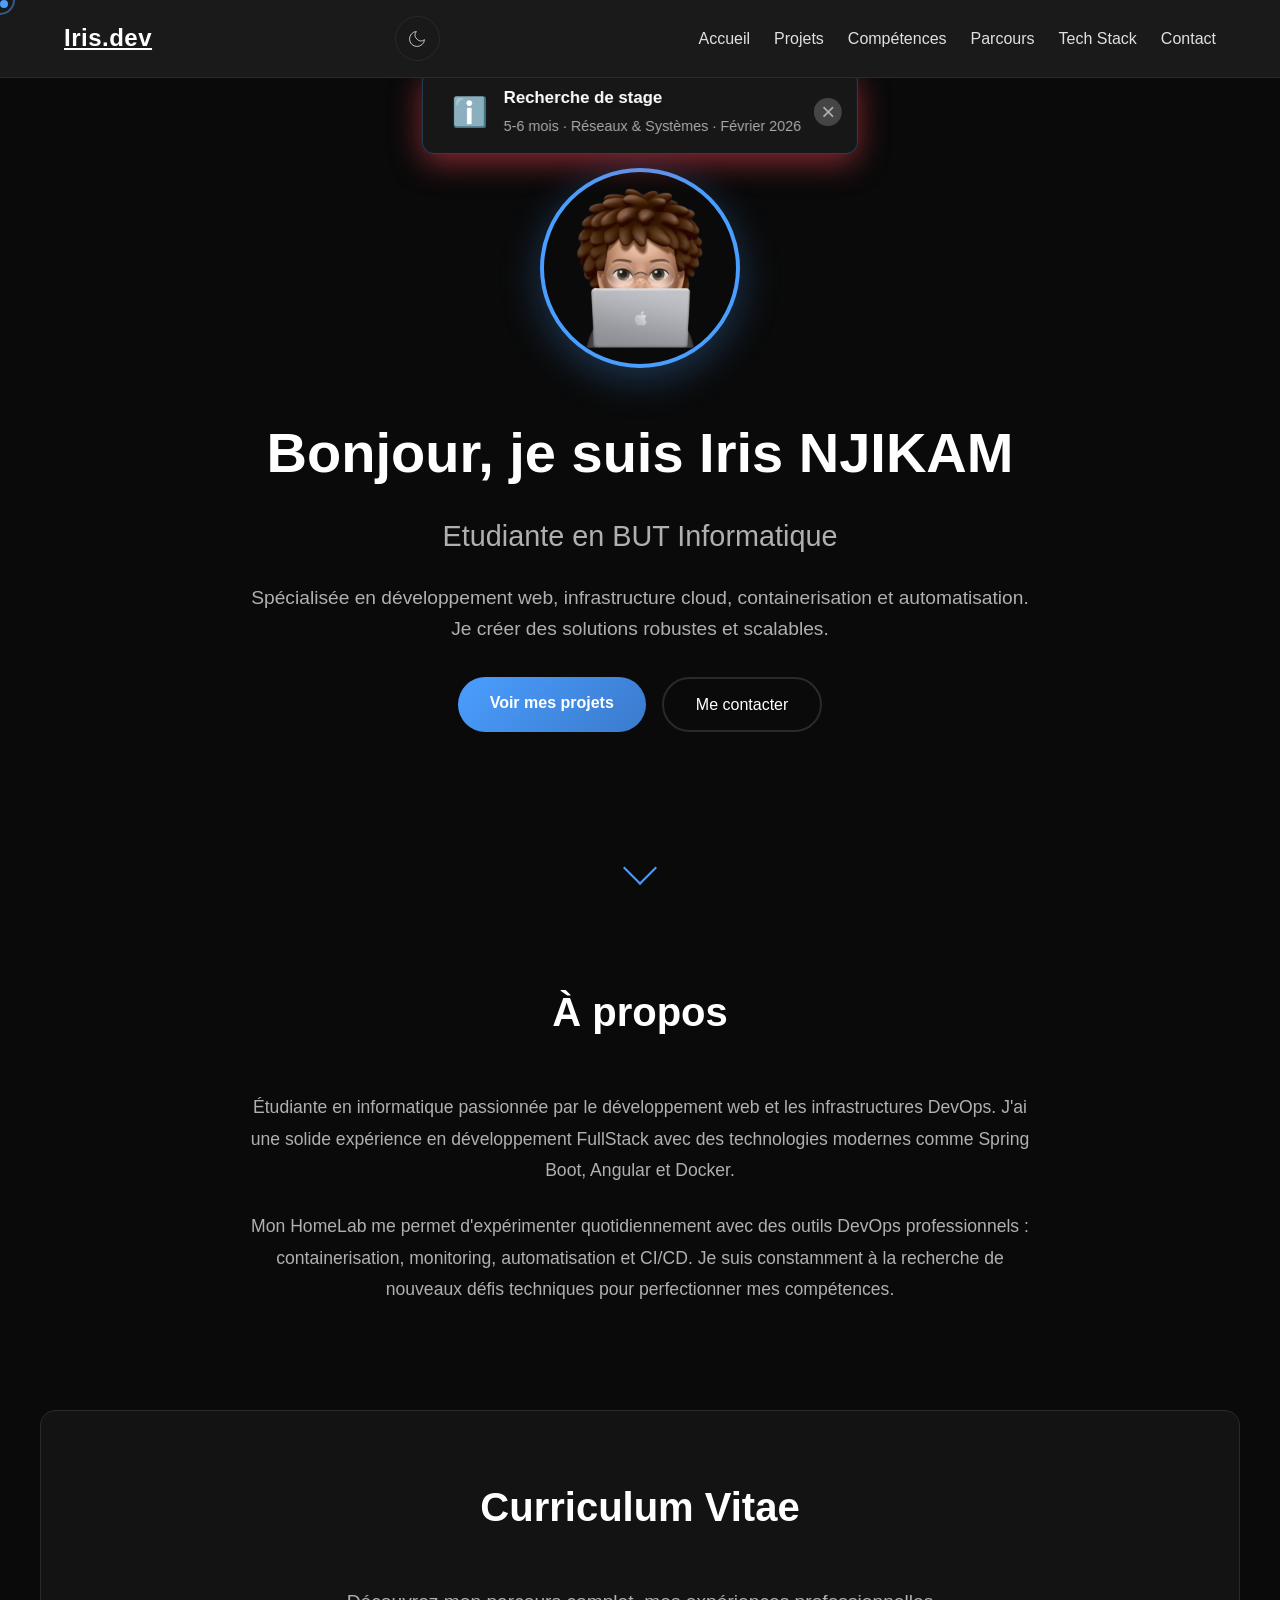
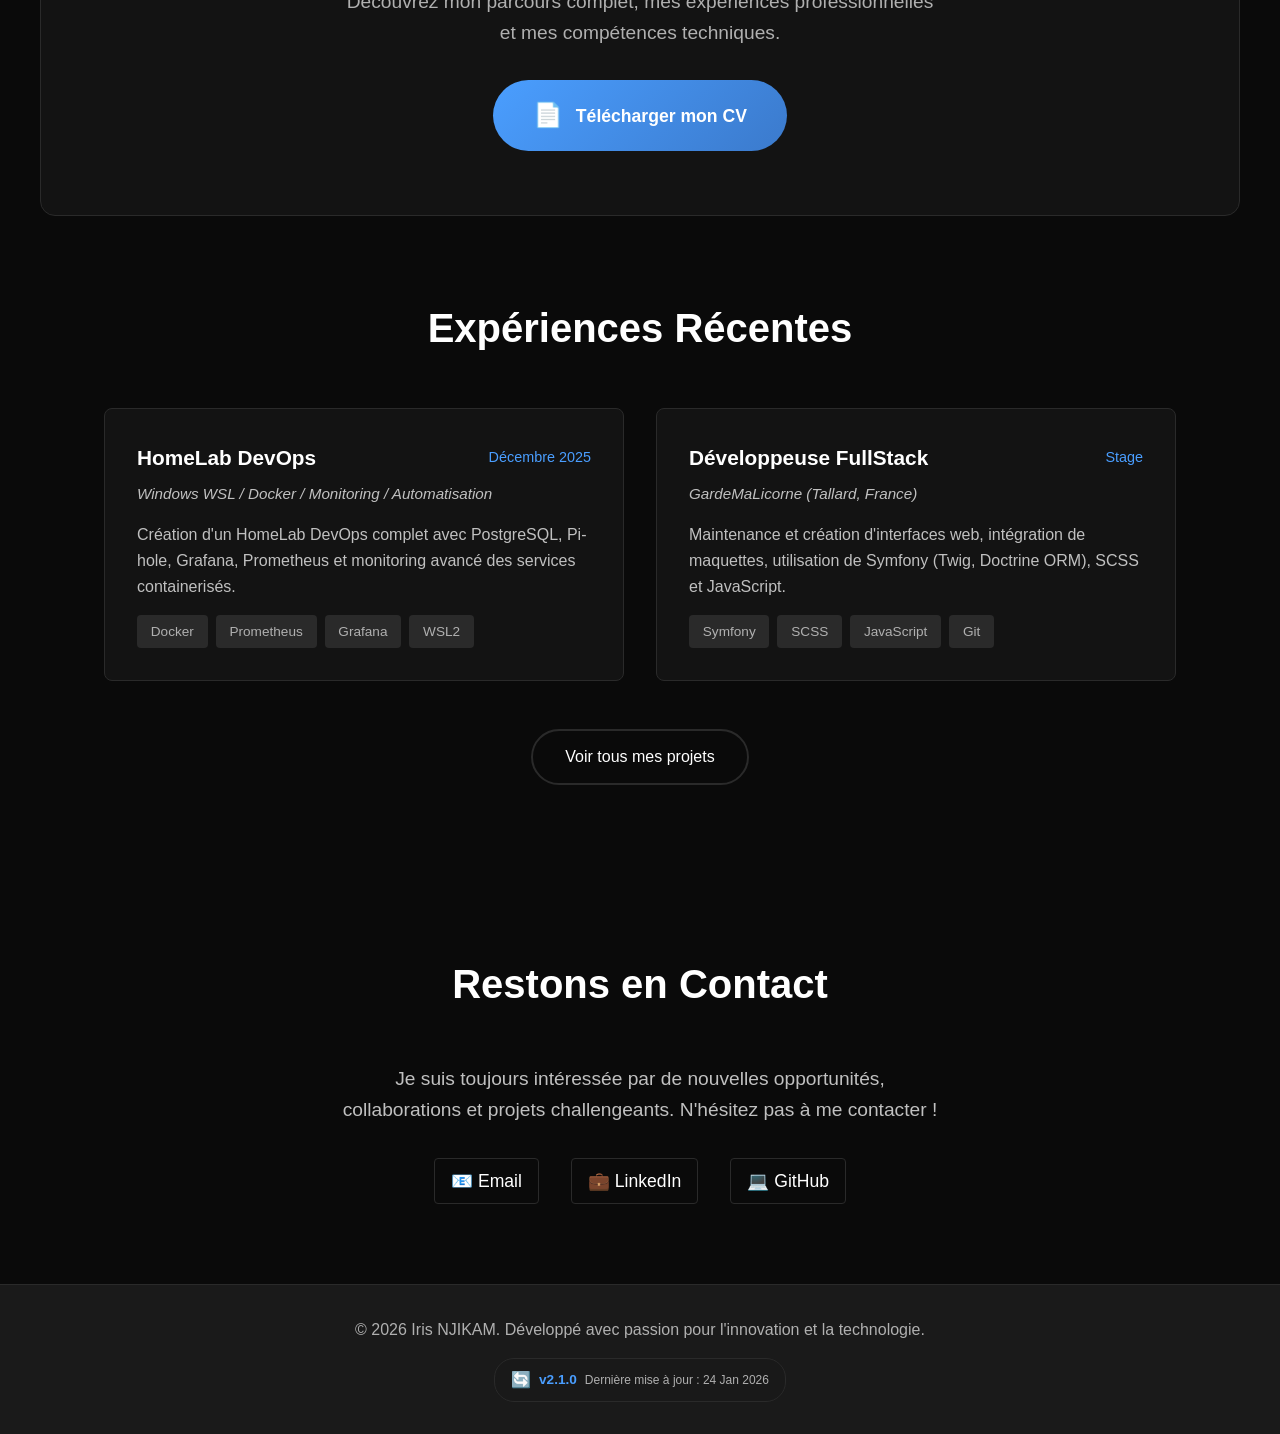
==== index.html @ f7cbde4d "Fix problèmes CSS" ====
<!DOCTYPE html>
<html lang="fr">
<head>
    <meta charset="UTF-8">
    <meta name="viewport" content="width=device-width, initial-scale=1.0">
    <title>Accueil</title>
    <link rel="stylesheet" href="style.css">
    <link rel="stylesheet" href="css/style-enhanced.css">
    <link rel="icon" type="image/png" href="img/head_2.png">
</head>
<body>
    <!-- Progress Indicator -->
    <div class="scroll-progress"></div>

<!-- Command Palette -->
    <div class="command-palette" id="commandPalette">
        <div class="command-palette-content">
            <input type="text" id="commandInput" placeholder="Tapez pour rechercher... (⌘K ou Ctrl+K)">
            <div class="command-results" id="commandResults"></div>
        </div>
    </div>
    <div class="cursor-dot"></div>
    <div class="cursor-outline"></div>

    <nav class="navbar" id="navbar">
        <a href="index.html" class="logo">Iris.dev</a>
        <!-- Theme Toggle -->
    <div class="theme-toggle" id="themeToggle">
        <svg class="sun-icon" width="20" height="20" viewBox="0 0 24 24" fill="none" stroke="currentColor">
        <circle cx="12" cy="12" r="5"></circle>
        <line x1="12" y1="1" x2="12" y2="3"></line>
        <line x1="12" y1="21" x2="12" y2="23"></line>
        <line x1="4.22" y1="4.22" x2="5.64" y2="5.64"></line>
        <line x1="18.36" y1="18.36" x2="19.78" y2="19.78"></line>
        <line x1="1" y1="12" x2="3" y2="12"></line>
        <line x1="21" y1="12" x2="23" y2="12"></line>
        <line x1="4.22" y1="19.78" x2="5.64" y2="18.36"></line>
        <line x1="18.36" y1="5.64" x2="19.78" y2="4.22"></line>
        </svg>
            <svg class="moon-icon" width="20" height="20" viewBox="0 0 24 24" fill="none" stroke="currentColor">
                <path d="M21 12.79A9 9 0 1 1 11.21 3 7 7 0 0 0 21 12.79z"></path>
            </svg>
    </div>
        <div class="hamburger" id="hamburger">
            <span></span>
            <span></span>
            <span></span>
        </div>
        <ul class="nav-links" id="navLinks">
            <li><a href="index.html">Accueil</a></li>
            <li><a href="projects.html">Projets</a></li>
            <li><a href="skills.html">Compétences</a></li>
            <li><a href="timeline.html">Parcours</a></li>
            <li><a href="techstack.html">Tech Stack</a></li>
            <li><a href="contact.html">Contact</a></li>
        </ul>
    </nav>

    <!--ALERTING-->
    <div class="stage-alert" id="stageAlert">
        <div class="stage-alert-content">
            <span class="alert-icon">ℹ️</span>
            <div class="alert-text">
                <strong>Recherche de stage</strong>
                <p>5-6 mois · Réseaux & Systèmes · Février 2026</p>
            </div>
        </div>
        <button class="alert-close" id="closeAlert">&times;</button>
    </div>
    <!--  FIN ALERTING-->
    <section id="home" class="hero">
        <div class="hero-content">
            <img src="img/head_2.png" alt="Iris" class="hero-image">
            <h1>Bonjour, je suis Iris NJIKAM</h1>
            <h2>Etudiante en BUT Informatique</h2>
            <p>Spécialisée en développement web, infrastructure cloud, containerisation et automatisation. Je créer des solutions robustes et scalables.</p>
            <div class="cta-buttons">
                <a href="projects.html" class="btn btn-primary"><span>Voir mes projets</span></a>
                <a href="#contact" class="btn btn-secondary"><span>Me contacter</span></a>
            </div>
        </div>
        <div class="scroll-indicator">
            <span></span>
        </div>
    </section>

    <section id="about">
        <h2 class="section-title">À propos</h2>
        <div class="about-content">
            <p>Étudiante en informatique passionnée par le développement web et les infrastructures DevOps. J'ai une solide expérience en développement FullStack avec des technologies modernes comme Spring Boot, Angular et Docker.</p>
            <p>Mon HomeLab me permet d'expérimenter quotidiennement avec des outils DevOps professionnels : containerisation, monitoring, automatisation et CI/CD. Je suis constamment à la recherche de nouveaux défis techniques pour perfectionner mes compétences.</p>
        </div>
    </section>

    <section id="cv-section">
        <h2 class="section-title">Curriculum Vitae</h2>
        <div class="cv-content">
            <p>Découvrez mon parcours complet, mes expériences professionnelles et mes compétences techniques.</p>
            <a href="doc/CV_6.pdf" download class="btn btn-cv">
                <span class="cv-icon">📄</span>
                <span>Télécharger mon CV</span>
            </a>
        </div>
    </section>

    <section id="experience-preview">
        <h2 class="section-title">Expériences Récentes</h2>
        <div class="experience-grid">
            <div class="experience-card">
                <div class="experience-header">
                    <h3>HomeLab DevOps</h3>
                    <span class="date">Décembre 2025</span>
                </div>
                <p class="role">Windows WSL / Docker / Monitoring / Automatisation</p>
                <p>Création d'un HomeLab DevOps complet avec PostgreSQL, Pi-hole, Grafana, Prometheus et monitoring avancé des services containerisés.</p>
                <div class="tech-tags">
                    <span class="tech-tag">Docker</span>
                    <span class="tech-tag">Prometheus</span>
                    <span class="tech-tag">Grafana</span>
                    <span class="tech-tag">WSL2</span>
                </div>
            </div>
            <div class="experience-card">
                <div class="experience-header">
                    <h3>Développeuse FullStack</h3>
                    <span class="date">Stage</span>
                </div>
                <p class="role">GardeMaLicorne (Tallard, France)</p>
                <p>Maintenance et création d'interfaces web, intégration de maquettes, utilisation de Symfony (Twig, Doctrine ORM), SCSS et JavaScript.</p>
                <div class="tech-tags">
                    <span class="tech-tag">Symfony</span>
                    <span class="tech-tag">SCSS</span>
                    <span class="tech-tag">JavaScript</span>
                    <span class="tech-tag">Git</span>
                </div>
            </div>
        </div>
        <div class="view-all">
            <a href="projects.html" class="btn btn-secondary"><span>Voir tous mes projets</span></a>
        </div>
    </section>

    <section id="contact">
        <h2 class="section-title">Restons en Contact</h2>
        <div class="contact-content">
            <p>Je suis toujours intéressée par de nouvelles opportunités, collaborations et projets challengeants. N'hésitez pas à me contacter !</p>
            <div class="contact-links">
                <a href="https://mail.google.com/mail/?view=cm&fs=1&to=irisnjikam@gmail.com" class="contact-link" target="_blank">📧 Email</a>
                <a href="https://linkedin.com/in/iris-njikam-a417a4223/" class="contact-link">💼 LinkedIn</a>
                <a href="https://github.com/NjRis" class="contact-link">💻 GitHub</a>
            </div>
        </div>
    </section>

    <footer>
    <div class="footer-content">
        <p>&copy; 2026 Iris NJIKAM. Développé avec passion pour l'innovation et la technologie.</p>
        <div class="version-badge" id="versionBadge">
            <span class="version-icon">🔄</span>
            <span class="version-text">v2.1.0</span>
            <span class="version-date">Dernière mise à jour : 24 Jan 2026</span>
        </div>
    </div>
</footer>

    <script src="script.js"></script>
</body>
</html>
---- style.css ----
* {
    margin: 0;
    padding: 0;
    box-sizing: border-box;
}

body {
    font-family: 'Segoe UI', Tahoma, Geneva, Verdana, sans-serif;
    background: #0a0a0a;
    color: #e0e0e0;
    line-height: 1.6;
    overflow-x: hidden;
    position: relative;
}

.cursor-dot {
    width: 8px;
    height: 8px;
    background: #4a9eff;
    border-radius: 50%;
    position: fixed;
    pointer-events: none;
    z-index: 9999;
    transition: transform 0.15s ease;
    will-change: transform;
}

.cursor-outline {
    width: 30px;
    height: 30px;
    border: 2px solid rgba(74, 158, 255, 0.5);
    border-radius: 50%;
    position: fixed;
    pointer-events: none;
    z-index: 9998;
    transition: all 0.15s ease;
    will-change: transform;
}

.navbar {
    position: fixed;
    top: 0;
    width: 100%;
    background: rgba(18, 18, 18, 0.98);
    backdrop-filter: blur(10px);
    padding: 1rem 5%;
    display: flex;
    justify-content: space-between;
    align-items: center;
    z-index: 1000;
    border-bottom: 1px solid #2a2a2a;
    transition: padding 0.3s ease, background 0.3s ease;
}

.navbar.scrolled {
    padding: 0.7rem 5%;
    background: rgba(18, 18, 18, 1);
    box-shadow: 0 4px 20px rgba(0, 0, 0, 0.5);
}
/* ========================================
   THÈME CLAIR - Variables
   ======================================== */

:root {
    --bg-primary: #0a0a0a;
    --bg-secondary: #1a1a1a;
    --bg-tertiary: #0f0f0f;
    --text-primary: #ffffff;
    --text-secondary: #e0e0e0;
    --text-tertiary: #b0b0b0;
    --accent: #4a9eff;
    --border: #2a2a2a;
    --card-bg: rgba(26, 26, 26, 0.6);
    --card-hover: rgba(31, 31, 31, 0.7);
}

[data-theme="light"] {
    --bg-primary: #f5f7fa;
    --bg-secondary: #ffffff;
    --bg-tertiary: #e8ecf1;
    --text-primary: #1a1a1a;
    --text-secondary: #2d3748;
    --text-tertiary: #4a5568;
    --accent: #3b82f6;
    --border: #e2e8f0;
    --card-bg: rgba(255, 255, 255, 0.9);
    --card-hover: rgba(248, 250, 252, 1);
}

body {
    background: var(--bg-primary);
    color: var(--text-secondary);
    transition: background 0.3s ease, color 0.3s ease;
}

/* ========================================
   PROGRESS INDICATOR
   ======================================== */

.scroll-progress {
    position: fixed;
    top: 0;
    left: 0;
    width: 0%;
    height: 3px;
    background: linear-gradient(90deg, var(--accent), #3b7acc);
    z-index: 10000;
    transition: width 0.1s ease;
}

/* ========================================
   THEME TOGGLE
   ======================================== */

.theme-toggle {
    width: 45px;
    height: 45px;
    border-radius: 50%;
    background: var(--card-bg);
    border: 1px solid var(--border);
    display: flex;
    align-items: center;
    justify-content: center;
    cursor: pointer;
    transition: all 0.3s ease;
    margin-right: 1rem;
    position: relative;
    overflow: hidden;
}

.theme-toggle:hover {
    background: var(--card-hover);
    border-color: var(--accent);
    transform: scale(1.05);
}

.theme-toggle svg {
    stroke: var(--text-secondary);
    transition: all 0.3s ease;
    position: absolute;
}

.sun-icon {
    opacity: 0;
    transform: rotate(90deg) scale(0);
}

.moon-icon {
    opacity: 1;
    transform: rotate(0deg) scale(1);
}

[data-theme="light"] .sun-icon {
    opacity: 1;
    transform: rotate(0deg) scale(1);
}

[data-theme="light"] .moon-icon {
    opacity: 0;
    transform: rotate(-90deg) scale(0);
}

/* ========================================
   COMMAND PALETTE
   ======================================== */

.command-palette {
    position: fixed;
    top: 0;
    left: 0;
    width: 100%;
    height: 100%;
    background: rgba(0, 0, 0, 0.7);
    backdrop-filter: blur(8px);
    z-index: 10001;
    display: none;
    align-items: flex-start;
    justify-content: center;
    padding-top: 10vh;
    animation: fadeIn 0.2s ease;
}

.command-palette.active {
    display: flex;
}

.command-palette-content {
    width: 90%;
    max-width: 600px;
    background: var(--bg-secondary);
    border: 1px solid var(--border);
    border-radius: 12px;
    box-shadow: 0 20px 60px rgba(0, 0, 0, 0.5);
    animation: slideDown 0.3s ease;
}

#commandInput {
    width: 100%;
    padding: 1.2rem 1.5rem;
    background: transparent;
    border: none;
    border-bottom: 1px solid var(--border);
    color: var(--text-primary);
    font-size: 1.1rem;
    outline: none;
}

#commandInput::placeholder {
    color: var(--text-tertiary);
}

.command-results {
    max-height: 400px;
    overflow-y: auto;
    padding: 0.5rem;
}

.command-item {
    padding: 0.8rem 1rem;
    border-radius: 6px;
    cursor: pointer;
    display: flex;
    align-items: center;
    gap: 1rem;
    transition: background 0.2s ease;
}

.command-item:hover {
    background: var(--card-hover);
}

.command-icon {
    font-size: 1.3rem;
}

.command-label {
    flex: 1;
}

.command-label strong {
    color: var(--text-primary);
    display: block;
    font-size: 0.95rem;
}

.command-label span {
    color: var(--text-tertiary);
    font-size: 0.85rem;
}

/* ========================================
   VERSION BADGE
   ======================================== */

.footer-content {
    display: flex;
    flex-direction: column;
    align-items: center;
    gap: 1rem;
}

.version-badge {
    display: inline-flex;
    align-items: center;
    gap: 0.5rem;
    background: var(--card-bg);
    backdrop-filter: blur(10px);
    padding: 0.5rem 1rem;
    border-radius: 20px;
    border: 1px solid var(--border);
    font-size: 0.85rem;
    color: var(--text-tertiary);
    cursor: help;
    transition: all 0.3s ease;
}

.version-badge:hover {
    border-color: var(--accent);
    transform: translateY(-2px);
}

.version-icon {
    font-size: 1rem;
    animation: rotate 3s linear infinite;
}

@keyframes rotate {
    from { transform: rotate(0deg); }
    to { transform: rotate(360deg); }
}

.version-text {
    font-weight: 600;
    color: var(--accent);
}

.version-date {
    font-size: 0.75rem;
}

/* ========================================
   SKELETON LOADERS
   ======================================== */

.skeleton {
    background: linear-gradient(
        90deg,
        var(--border) 25%,
        var(--card-hover) 50%,
        var(--border) 75%
    );
    background-size: 200% 100%;
    animation: loading 1.5s infinite;
    border-radius: 4px;
}

@keyframes loading {
    0% { background-position: 200% 0; }
    100% { background-position: -200% 0; }
}

.skeleton-cover {
    width: 50px;
    height: 50px;
    border-radius: 8px;
}

.skeleton-text {
    flex: 1;
    display: flex;
    flex-direction: column;
    gap: 0.5rem;
}

.skeleton-title {
    height: 16px;
    width: 60%;
}

.skeleton-artist {
    height: 12px;
    width: 40%;
}

/* ========================================
   NOW PLAYING SECTION
   ======================================== */

.now-playing-section {
    padding: 2rem 5%;
    max-width: 600px;
    margin: 0 auto;
}

.now-playing-container {
    background: var(--card-bg);
    backdrop-filter: blur(10px);
    border: 1px solid var(--border);
    border-radius: 12px;
    padding: 1.5rem;
    display: flex;
    align-items: center;
    gap: 1rem;
}

.now-playing-loader {
    display: flex;
    align-items: center;
    gap: 1rem;
    width: 100%;
}

.now-playing-content {
    display: flex;
    align-items: center;
    gap: 1rem;
    width: 100%;
}

.now-playing-cover {
    width: 60px;
    height: 60px;
    border-radius: 8px;
    object-fit: cover;
    box-shadow: 0 4px 12px rgba(0, 0, 0, 0.3);
}

.now-playing-info {
    flex: 1;
}

.now-playing-title {
    font-weight: 600;
    color: var(--text-primary);
    margin-bottom: 0.2rem;
    font-size: 0.95rem;
}

.now-playing-artist {
    color: var(--text-tertiary);
    font-size: 0.85rem;
}

.now-playing-icon {
    font-size: 1.5rem;
    animation: pulse 2s infinite;
}

/* ========================================
   TIMELINE INTERACTIVE
   ======================================== */

.timeline-section {
    padding: 3rem 5%;
    max-width: 900px;
    margin: 0 auto;
}

.timeline-container {
    position: relative;
    padding-left: 2rem;
}

.timeline-container::before {
    content: '';
    position: absolute;
    left: 0;
    top: 0;
    bottom: 0;
    width: 2px;
    background: linear-gradient(180deg, var(--accent), transparent);
}

.timeline-item {
    position: relative;
    margin-bottom: 3rem;
    opacity: 0;
    transform: translateX(-30px);
    animation: slideInLeft 0.6s ease forwards;
}

.timeline-item:nth-child(1) { animation-delay: 0.1s; }
.timeline-item:nth-child(2) { animation-delay: 0.2s; }
.timeline-item:nth-child(3) { animation-delay: 0.3s; }
.timeline-item:nth-child(4) { animation-delay: 0.4s; }

@keyframes slideInLeft {
    to {
        opacity: 1;
        transform: translateX(0);
    }
}

.timeline-dot {
    position: absolute;
    left: -2.5rem;
    top: 0.5rem;
    width: 16px;
    height: 16px;
    background: var(--accent);
    border-radius: 50%;
    border: 3px solid var(--bg-primary);
    box-shadow: 0 0 0 4px var(--border);
    z-index: 1;
}

.timeline-item.future .timeline-dot {
    background: var(--text-tertiary);
    animation: pulse 2s infinite;
}

.timeline-content {
    background: var(--card-bg);
    backdrop-filter: blur(10px);
    border: 1px solid var(--border);
    border-radius: 12px;
    padding: 1.5rem;
    position: relative;
    transition: all 0.3s ease;
}

.timeline-content:hover {
    background: var(--card-hover);
    border-color: var(--accent);
    transform: translateX(5px);
    box-shadow: 0 8px 25px rgba(74, 158, 255, 0.15);
}

.timeline-year {
    position: absolute;
    top: -0.8rem;
    left: 1rem;
    background: var(--accent);
    color: white;
    padding: 0.3rem 0.8rem;
    border-radius: 20px;
    font-size: 0.8rem;
    font-weight: 600;
}

.timeline-content h3 {
    color: var(--text-primary);
    font-size: 1.3rem;
    margin-bottom: 0.3rem;
    margin-top: 0.5rem;
}

.timeline-content h4 {
    color: var(--accent);
    font-size: 1rem;
    margin-bottom: 0.5rem;
}

.timeline-content p {
    color: var(--text-tertiary);
    line-height: 1.6;
    margin-bottom: 1rem;
}

.timeline-period {
    color: var(--text-tertiary);
    font-size: 0.9rem;
    margin-bottom: 1rem;
    font-style: italic;
}

.timeline-tags {
    display: flex;
    flex-wrap: wrap;
    gap: 0.5rem;
}

.timeline-tag {
    background: var(--border);
    color: var(--text-tertiary);
    padding: 0.3rem 0.8rem;
    border-radius: 4px;
    font-size: 0.8rem;
    transition: all 0.3s ease;
}

.timeline-tag:hover {
    background: var(--accent);
    color: white;
}

/* ========================================
   CONTACT FORM
   ======================================== */

.contact-form-section {
    padding: 3rem 5%;
    max-width: 1200px;
    margin: 0 auto;
}

.contact-grid {
    display: grid;
    grid-template-columns: 1fr 1.5fr;
    gap: 2rem;
}

.contact-info-card,
.contact-form-card {
    background: var(--card-bg);
    backdrop-filter: blur(10px);
    border: 1px solid var(--border);
    border-radius: 12px;
    padding: 2rem;
}

.contact-info-card h2 {
    color: var(--text-primary);
    margin-bottom: 0.5rem;
}

.contact-info-card > p {
    color: var(--text-tertiary);
    margin-bottom: 2rem;
}

.contact-methods {
    display: flex;
    flex-direction: column;
    gap: 1rem;
}

.contact-method {
    display: flex;
    align-items: center;
    gap: 1rem;
    padding: 1rem;
    background: var(--bg-secondary);
    border: 1px solid var(--border);
    border-radius: 8px;
    text-decoration: none;
    transition: all 0.3s ease;
}

.contact-method:hover {
    border-color: var(--accent);
    transform: translateX(5px);
}

.method-icon {
    font-size: 1.5rem;
}

.contact-method strong {
    color: var(--text-primary);
    display: block;
    font-size: 0.95rem;
}

.contact-method p {
    color: var(--text-tertiary);
    font-size: 0.85rem;
    margin: 0;
}

.contact-form {
    display: flex;
    flex-direction: column;
    gap: 1.5rem;
}

.form-group {
    position: relative;
}

.form-group label {
    display: block;
    color: var(--text-primary);
    margin-bottom: 0.5rem;
    font-weight: 500;
}

.form-group input,
.form-group select,
.form-group textarea {
    width: 100%;
    padding: 0.8rem;
    background: var(--bg-secondary);
    border: 1px solid var(--border);
    border-radius: 8px;
    color: var(--text-primary);
    font-family: inherit;
    font-size: 0.95rem;
    transition: all 0.3s ease;
}

.form-group input:focus,
.form-group select:focus,
.form-group textarea:focus {
    outline: none;
    border-color: var(--accent);
    box-shadow: 0 0 0 3px rgba(74, 158, 255, 0.1);
}

.form-group input.error,
.form-group select.error,
.form-group textarea.error {
    border-color: #ef4444;
}

.error-message {
    color: #ef4444;
    font-size: 0.85rem;
    margin-top: 0.3rem;
    display: none;
}

.error-message.show {
    display: block;
}

.char-count {
    position: absolute;
    bottom: 0.5rem;
    right: 0.8rem;
    font-size: 0.75rem;
    color: var(--text-tertiary);
}

.btn-submit {
    background: linear-gradient(135deg, var(--accent), #3b7acc);
    color: white;
    padding: 1rem 2rem;
    border: none;
    border-radius: 8px;
    font-size: 1rem;
    font-weight: 600;
    cursor: pointer;
    transition: all 0.3s ease;
    position: relative;
    overflow: hidden;
}

.btn-submit:hover {
    transform: translateY(-2px);
    box-shadow: 0 8px 20px rgba(74, 158, 255, 0.3);
}

.btn-submit.loading .btn-text {
    opacity: 0;
}

.btn-submit.loading .btn-loader {
    display: block;
}

.btn-loader {
    display: none;
    width: 20px;
    height: 20px;
    border: 2px solid rgba(255, 255, 255, 0.3);
    border-top-color: white;
    border-radius: 50%;
    animation: spin 0.6s linear infinite;
    position: absolute;
    top: 50%;
    left: 50%;
    transform: translate(-50%, -50%);
}

@keyframes spin {
    to { transform: translate(-50%, -50%) rotate(360deg); }
}

.success-message {
    display: none;
    text-align: center;
    padding: 2rem;
}

.success-message.show {
    display: block;
    animation: fadeIn 0.5s ease;
}

.success-icon {
    width: 60px;
    height: 60px;
    background: #10b981;
    border-radius: 50%;
    display: flex;
    align-items: center;
    justify-content: center;
    margin: 0 auto 1rem;
    font-size: 2rem;
    color: white;
    animation: scaleIn 0.5s ease;
}

@keyframes scaleIn {
    from {
        transform: scale(0);
    }
    to {
        transform: scale(1);
    }
}

.success-message h3 {
    color: var(--text-primary);
    margin-bottom: 0.5rem;
}

.success-message p {
    color: var(--text-tertiary);
}
.stage-alert {
    position: fixed;
    top: 70px;
    left: 50%;
    transform: translateX(-50%);
    z-index: 999;
    animation: slideDown 0.6s ease-out;
}

.stage-alert-content {
    background: linear-gradient(135deg, #ff4757, #e84118);
    border: 2px solid #c23616;
    border-radius: 12px;
    padding: 0.9rem 1.8rem;
    padding-right: 3.5rem;
    display: flex;
    align-items: center;
    gap: 1rem;
    box-shadow: 0 8px 30px rgba(255, 71, 87, 0.5);
    backdrop-filter: blur(10px);
    position: relative;
}

.alert-icon {
    font-size: 1.8rem;
    animation: pulse 2s ease-in-out infinite;
}

.alert-text {
    color: #ffffff;
}

.alert-text strong {
    font-size: 1.05rem;
    display: block;
    margin-bottom: 0.2rem;
    font-weight: 700;
    text-shadow: 0 2px 4px rgba(0, 0, 0, 0.2);
}

.alert-text p {
    font-size: 0.9rem;
    margin: 0;
    opacity: 0.95;
}

.alert-close {
    position: absolute;
    top: 50%;
    right: 1rem;
    transform: translateY(-50%);
    background: rgba(255, 255, 255, 0.2);
    border: none;
    color: #ffffff;
    font-size: 1.5rem;
    width: 28px;
    height: 28px;
    border-radius: 50%;
    cursor: pointer;
    display: flex;
    align-items: center;
    justify-content: center;
    transition: all 0.3s ease;
    line-height: 1;
    padding: 0;
}

.alert-close:hover {
    background: rgba(255, 255, 255, 0.3);
    transform: translateY(-50%) rotate(90deg);
}

.stage-alert.hidden {
    animation: slideUp 0.4s ease-out forwards;
}

@keyframes slideDown {
    from {
        opacity: 0;
        transform: translateX(-50%) translateY(-30px);
    }
    to {
        opacity: 1;
        transform: translateX(-50%) translateY(0);
    }
}

@keyframes slideUp {
    from {
        opacity: 1;
        transform: translateX(-50%) translateY(0);
    }
    to {
        opacity: 0;
        transform: translateX(-50%) translateY(-30px);
    }
}

@keyframes pulse {
    0%, 100% {
        transform: scale(1);
    }
    50% {
        transform: scale(1.15);
    }
}

.logo {
    font-size: 1.5rem;
    font-weight: 600;
    color: #ffffff;
    letter-spacing: 0.5px;
    position: relative;
    cursor: pointer;
}

.logo::after {
    content: '';
    position: absolute;
    bottom: -5px;
    left: 0;
    width: 0;
    height: 2px;
    background: linear-gradient(90deg, #4a9eff, #3b7acc);
    transition: width 0.3s ease;
}

.logo:hover::after {
    width: 100%;
}

.nav-links {
    display: flex;
    gap: 2rem;
    list-style: none;
}

.nav-links a {
    color: #e0e0e0;
    text-decoration: none;
    transition: color 0.3s;
    font-weight: 500;
    position: relative;
}

.nav-links a.active {
    color: #4a9eff;
}

.nav-links a::before {
    content: '';
    position: absolute;
    bottom: -5px;
    left: 50%;
    transform: translateX(-50%);
    width: 0;
    height: 2px;
    background: #4a9eff;
    transition: width 0.3s ease;
}

.nav-links a:hover::before,
.nav-links a.active::before {
    width: 100%;
}

.nav-links a:hover {
    color: #4a9eff;
}

.hero {
    min-height: 100vh;
    display: flex;
    align-items: center;
    justify-content: center;
    padding: 2rem 5%;
    position: relative;
}

.hero-content {
    max-width: 800px;
    text-align: center;
    animation: fadeInUp 1s ease-out;
}

.hero-image {
    width: 200px;
    height: 200px;
    border-radius: 50%;
    margin: 0 auto 2rem;
    border: 4px solid #4a9eff;
    box-shadow: 0 10px 40px rgba(74, 158, 255, 0.3);
    animation: float 3s ease-in-out infinite;
    object-fit: cover;
}

@keyframes float {
    0%, 100% {
        transform: translateY(0px);
    }
    50% {
        transform: translateY(-10px);
    }
}

.hero h1 {
    font-size: 3.5rem;
    margin-bottom: 1rem;
    color: #ffffff;
    font-weight: 700;
}

.hero h2 {
    font-size: 1.8rem;
    color: #9a9a9a;
    margin-bottom: 1.5rem;
    font-weight: 400;
}

.hero p {
    font-size: 1.2rem;
    margin-bottom: 2rem;
    color: #b0b0b0;
}

.cta-buttons {
    display: flex;
    gap: 1rem;
    justify-content: center;
    flex-wrap: wrap;
}

.btn {
    padding: 0.8rem 2rem;
    border: none;
    border-radius: 50px;
    font-size: 1rem;
    cursor: pointer;
    transition: all 0.3s;
    text-decoration: none;
    display: inline-block;
}

.btn-primary {
    background: linear-gradient(135deg, #4a9eff, #3b7acc);
    color: #ffffff;
    font-weight: 600;
    position: relative;
    overflow: hidden;
}

.btn-primary::before {
    content: '';
    position: absolute;
    top: 0;
    left: -100%;
    width: 100%;
    height: 100%;
    background: linear-gradient(135deg, #3b7acc, #2a5999);
    transition: left 0.3s ease;
}

.btn-primary:hover::before {
    left: 0;
}

.btn-primary span {
    position: relative;
    z-index: 1;
}

.btn-primary:hover {
    transform: translateY(-2px);
    box-shadow: 0 8px 20px rgba(74, 158, 255, 0.3);
}

.btn-secondary {
    background: transparent;
    color: #ffffff;
    border: 2px solid #4a4a4a;
    position: relative;
    overflow: hidden;
}

.btn-secondary::before {
    content: '';
    position: absolute;
    top: 50%;
    left: 50%;
    width: 0;
    height: 0;
    border-radius: 50%;
    background: rgba(74, 158, 255, 0.1);
    transform: translate(-50%, -50%);
    transition: width 0.4s ease, height 0.4s ease;
}

.btn-secondary:hover::before {
    width: 300px;
    height: 300px;
}

.btn-secondary:hover {
    border-color: #4a9eff;
    color: #4a9eff;
}

.btn-cv {
    background: linear-gradient(135deg, #4a9eff, #3b7acc);
    color: #ffffff;
    font-weight: 600;
    padding: 1rem 2.5rem;
    font-size: 1.1rem;
    display: inline-flex;
    align-items: center;
    gap: 0.8rem;
    transition: all 0.3s;
}

.btn-cv:hover {
    transform: translateY(-3px);
    box-shadow: 0 10px 30px rgba(74, 158, 255, 0.4);
}

.cv-icon {
    font-size: 1.5rem;
}

section {
    padding: 5rem 5%;
    max-width: 1200px;
    margin: 0 auto;
}

.section-title {
    font-size: 2.5rem;
    margin-bottom: 3rem;
    text-align: center;
    color: #ffffff;
    font-weight: 600;
}

.about-content {
    max-width: 800px;
    margin: 0 auto;
    text-align: center;
}

.about-content p {
    font-size: 1.1rem;
    color: #b0b0b0;
    margin-bottom: 1.5rem;
    line-height: 1.8;
}

#cv-section {
    background: #0f0f0f;
    border-radius: 15px;
    padding: 4rem 5%;
}

.cv-content {
    text-align: center;
    max-width: 600px;
    margin: 0 auto;
}

.cv-content p {
    font-size: 1.2rem;
    color: #b0b0b0;
    margin-bottom: 2rem;
}

.experience-grid {
    display: grid;
    grid-template-columns: repeat(auto-fit, minmax(300px, 1fr));
    gap: 2rem;
    margin-bottom: 3rem;
}

.experience-card {
    background: #1a1a1a;
    padding: 2rem;
    border-radius: 8px;
    border: 1px solid #2a2a2a;
    transition: all 0.3s;
}

.experience-card:hover {
    transform: translateY(-5px);
    border-color: #4a9eff;
    background: #1f1f1f;
    box-shadow: 0 8px 25px rgba(74, 158, 255, 0.15);
}

.experience-header {
    display: flex;
    justify-content: space-between;
    align-items: center;
    margin-bottom: 0.5rem;
    flex-wrap: wrap;
    gap: 0.5rem;
}

.experience-card h3 {
    color: #ffffff;
    font-size: 1.3rem;
    font-weight: 600;
}

.date {
    color: #4a9eff;
    font-size: 0.9rem;
    font-weight: 500;
}

.role {
    color: #9a9a9a;
    font-size: 0.95rem;
    margin-bottom: 1rem;
    font-style: italic;
}

.experience-card p {
    color: #c0c0c0;
    margin-bottom: 1rem;
    line-height: 1.6;
}

.view-all {
    text-align: center;
    margin-top: 3rem;
}

.page-header {
    min-height: 40vh;
    display: flex;
    flex-direction: column;
    justify-content: center;
    align-items: center;
    text-align: center;
    padding: 8rem 5% 3rem;
    background: linear-gradient(180deg, #0a0a0a 0%, #0f0f0f 100%);
}

.page-header h1 {
    font-size: 3rem;
    color: #ffffff;
    margin-bottom: 1rem;
    animation: fadeInUp 0.8s ease-out;
}

.page-header p {
    font-size: 1.2rem;
    color: #9a9a9a;
    animation: fadeInUp 1s ease-out;
}

.projects-section,
.skills-section {
    padding-top: 2rem;
}

.projects-grid {
    display: grid;
    grid-template-columns: repeat(auto-fit, minmax(350px, 1fr));
    gap: 2rem;
}

.project-card {
    background: #1a1a1a;
    border-radius: 8px;
    overflow: hidden;
    border: 1px solid #2a2a2a;
    transition: all 0.3s;
    cursor: pointer;
    position: relative;
}

.project-card.featured {
    grid-column: span 2;
    border: 2px solid #4a9eff;
}

.project-badge {
    position: absolute;
    top: 1rem;
    right: 1rem;
    background: linear-gradient(135deg, #4a9eff, #3b7acc);
    color: #ffffff;
    padding: 0.4rem 1rem;
    border-radius: 20px;
    font-size: 0.85rem;
    font-weight: 600;
    z-index: 10;
}

.project-card::after {
    content: '';
    position: absolute;
    top: 0;
    left: 0;
    width: 100%;
    height: 3px;
    background: linear-gradient(90deg, #4a9eff, #3b7acc);
    transform: scaleX(0);
    transform-origin: left;
    transition: transform 0.3s ease;
}

.project-card:hover::after {
    transform: scaleX(1);
}

.project-card:hover {
    transform: translateY(-5px);
    border-color: #4a9eff;
    background: #1f1f1f;
    box-shadow: 0 12px 30px rgba(74, 158, 255, 0.15);
}

.project-content {
    padding: 2rem;
}

.project-card h3 {
    color: #ffffff;
    margin-bottom: 0.5rem;
    font-weight: 600;
    font-size: 1.4rem;
}

.project-date {
    color: #4a9eff;
    font-size: 0.9rem;
    margin-bottom: 1rem;
    display: block;
}

.project-card > .project-content > p {
    color: #c0c0c0;
    margin-bottom: 1rem;
    line-height: 1.7;
}

.project-features {
    list-style: none;
    margin-bottom: 1.5rem;
}

.project-features li {
    color: #b0b0b0;
    padding: 0.5rem 0;
    padding-left: 1.5rem;
    position: relative;
    line-height: 1.6;
}

.project-features li::before {
    content: "✓";
    color: #4a9eff;
    font-weight: bold;
    position: absolute;
    left: 0;
}

.tech-tags {
    display: flex;
    flex-wrap: wrap;
    gap: 0.5rem;
}

.tech-tag {
    background: #2a2a2a;
    color: #b0b0b0;
    padding: 0.3rem 0.8rem;
    border-radius: 4px;
    font-size: 0.85rem;
    border: 1px solid #3a3a3a;
    transition: all 0.3s ease;
}

.tech-tag:hover {
    background: rgba(74, 158, 255, 0.1);
    border-color: #4a9eff;
    color: #4a9eff;
    transform: translateY(-2px);
}

.btn-github {
    display: inline-flex;
    align-items: center;
    gap: 0.5rem;
    background: #2a2a2a;
    color: #ffffff;
    padding: 0.6rem 1.2rem;
    border-radius: 6px;
    text-decoration: none;
    font-size: 0.95rem;
    font-weight: 500;
    border: 1px solid #3a3a3a;
    transition: all 0.3s ease;
    margin-top: 1rem;
}

.btn-github:hover {
    background: #4a9eff;
    border-color: #4a9eff;
    transform: translateY(-2px);
    box-shadow: 0 4px 12px rgba(74, 158, 255, 0.3);
}

.btn-github span {
    font-size: 1.1rem;
}

.skills-grid {
    display: grid;
    grid-template-columns: repeat(auto-fit, minmax(250px, 1fr));
    gap: 2rem;
    margin-bottom: 4rem;
}

.skill-card {
    background: #1a1a1a;
    padding: 2rem;
    border-radius: 8px;
    border: 1px solid #2a2a2a;
    transition: all 0.3s;
    cursor: pointer;
    position: relative;
    overflow: hidden;
}

.skill-icon {
    font-size: 2.5rem;
    margin-bottom: 1rem;
}

.skill-card::before {
    content: '';
    position: absolute;
    top: 0;
    left: -100%;
    width: 100%;
    height: 100%;
    background: linear-gradient(90deg, transparent, rgba(74, 158, 255, 0.1), transparent);
    transition: left 0.5s ease;
}

.skill-card:hover::before {
    left: 100%;
}

.skill-card:hover {
    transform: translateY(-5px);
    border-color: #4a9eff;
    background: #1f1f1f;
    box-shadow: 0 8px 25px rgba(74, 158, 255, 0.15);
}

.skill-card h3 {
    color: #ffffff;
    margin-bottom: 1rem;
    font-size: 1.3rem;
    font-weight: 600;
}

.skill-card ul {
    list-style: none;
}

.skill-card li {
    padding: 0.5rem 0;
    color: #c0c0c0;
}

.skill-card li::before {
    content: "▹ ";
    color: #4a9eff;
    font-weight: bold;
}

.languages-grid {
    display: grid;
    grid-template-columns: repeat(auto-fit, minmax(250px, 1fr));
    gap: 2rem;
}

.language-card {
    background: #1a1a1a;
    padding: 2rem;
    border-radius: 8px;
    border: 1px solid #2a2a2a;
    text-align: center;
    transition: all 0.3s;
}

.language-card:hover {
    transform: translateY(-5px);
    border-color: #4a9eff;
    background: #1f1f1f;
    box-shadow: 0 8px 25px rgba(74, 158, 255, 0.15);
}

.language-flag {
    font-size: 3rem;
    margin-bottom: 1rem;
}

.language-card h3 {
    color: #ffffff;
    margin-bottom: 0.5rem;
    font-size: 1.3rem;
}

.language-level {
    color: #9a9a9a;
    font-size: 0.95rem;
    margin-bottom: 1rem;
}

.progress-bar {
    width: 100%;
    height: 8px;
    background: #2a2a2a;
    border-radius: 10px;
    overflow: hidden;
}

.progress-fill {
    height: 100%;
    background: linear-gradient(90deg, #4a9eff, #3b7acc);
    border-radius: 10px;
    transition: width 1s ease;
}

.contact-content {
    text-align: center;
    max-width: 600px;
    margin: 0 auto;
}

.contact-content p {
    font-size: 1.2rem;
    margin-bottom: 2rem;
    color: #c0c0c0;
}

.contact-links {
    display: flex;
    justify-content: center;
    gap: 2rem;
    flex-wrap: wrap;
}

.contact-link {
    color: #ffffff;
    text-decoration: none;
    font-size: 1.1rem;
    transition: all 0.3s;
    padding: 0.5rem 1rem;
    border: 1px solid #3a3a3a;
    border-radius: 4px;
    position: relative;
}

.contact-link:hover {
    border-color: #4a9eff;
    background: rgba(74, 158, 255, 0.1);
    color: #4a9eff;
    transform: translateY(-2px);
}

footer {
    text-align: center;
    padding: 2rem;
    background: #121212;
    color: #6a6a6a;
    border-top: 1px solid #2a2a2a;
}

.scroll-indicator {
    position: absolute;
    bottom: 30px;
    left: 50%;
    transform: translateX(-50%);
    animation: bounce 2s infinite;
}

.scroll-indicator span {
    display: block;
    width: 24px;
    height: 24px;
    border-right: 2px solid #4a9eff;
    border-bottom: 2px solid #4a9eff;
    transform: rotate(45deg);
    margin: -10px;
    animation: scrollArrow 2s infinite;
}

@keyframes bounce {
    0%, 20%, 50%, 80%, 100% {
        transform: translateX(-50%) translateY(0);
    }
    40% {
        transform: translateX(-50%) translateY(-10px);
    }
    60% {
        transform: translateX(-50%) translateY(-5px);
    }
}

@keyframes scrollArrow {
    0% {
        opacity: 0;
    }
    50% {
        opacity: 1;
    }
    100% {
        opacity: 0;
    }
}

@keyframes fadeInUp {
    from {
        opacity: 0;
        transform: translateY(30px);
    }
    to {
        opacity: 1;
        transform: translateY(0);
    }
}

.hamburger {
    display: none;
    flex-direction: column;
    cursor: pointer;
    gap: 4px;
}

.hamburger span {
    width: 25px;
    height: 3px;
    background: #ffffff;
    transition: all 0.3s;
    border-radius: 2px;
}
/* ========================================
   TECH STACK VISUEL
   ======================================== */

.techstack-section {
    padding: 3rem 5%;
}

.techstack-grid {
    display: grid;
    grid-template-columns: repeat(auto-fit, minmax(200px, 1fr));
    gap: 2rem;
    max-width: 1200px;
    margin: 0 auto;
}

.tech-item {
    background: var(--card-bg);
    backdrop-filter: blur(10px);
    border: 1px solid var(--border);
    border-radius: 12px;
    padding: 2rem 1.5rem;
    text-align: center;
    position: relative;
    cursor: pointer;
    transition: all 0.4s ease;
    overflow: hidden;
}

.tech-item::before {
    content: '';
    position: absolute;
    top: 0;
    left: -100%;
    width: 100%;
    height: 100%;
    background: linear-gradient(90deg, transparent, rgba(74, 158, 255, 0.1), transparent);
    transition: left 0.5s ease;
}

.tech-item:hover::before {
    left: 100%;
}

.tech-item:hover {
    transform: translateY(-10px) scale(1.02);
    border-color: var(--accent);
    background: var(--card-hover);
    box-shadow: 0 12px 40px rgba(74, 158, 255, 0.2);
}

.tech-icon-wrapper {
    width: 80px;
    height: 80px;
    margin: 0 auto 1rem;
    background: var(--bg-secondary);
    border-radius: 50%;
    display: flex;
    align-items: center;
    justify-content: center;
    border: 2px solid var(--border);
    transition: all 0.3s ease;
}

.tech-item:hover .tech-icon-wrapper {
    border-color: var(--accent);
    transform: scale(1.1) rotate(5deg);
    box-shadow: 0 8px 20px rgba(74, 158, 255, 0.3);
}

.tech-icon {
    font-size: 2.5rem;
}

.tech-item h3 {
    color: var(--text-primary);
    margin-bottom: 1rem;
    font-size: 1.1rem;
}

.tech-experience {
    margin-top: 1rem;
}

.experience-bar {
    width: 100%;
    height: 6px;
    background: var(--border);
    border-radius: 10px;
    overflow: hidden;
    margin-bottom: 0.5rem;
}

.experience-fill {
    height: 100%;
    background: linear-gradient(90deg, var(--accent), #3b7acc);
    border-radius: 10px;
    transition: width 1s ease;
}

.experience-years {
    color: var(--text-tertiary);
    font-size: 0.85rem;
}

.tech-tooltip {
    margin-top: 0.8rem;
    opacity: 0;
    transform: translateY(10px);
    transition: all 0.3s ease;
}

.tech-item:hover .tech-tooltip {
    opacity: 1;
    transform: translateY(0);
}

.tech-tooltip p {
    color: var(--text-tertiary);
    font-size: 0.85rem;
    margin-bottom: 0.3rem;
}

.tech-level {
    display: inline-block;
    background: var(--accent);
    color: white;
    padding: 0.2rem 0.6rem;
    border-radius: 4px;
    font-size: 0.75rem;
    font-weight: 600;
}

/* ========================================
   ANIMATIONS GLOBALES
   ======================================== */

@keyframes fadeIn {
    from {
        opacity: 0;
    }
    to {
        opacity: 1;
    }
}

@keyframes pulse {
    0%, 100% {
        opacity: 1;
        transform: scale(1);
    }
    50% {
        opacity: 0.7;
        transform: scale(1.05);
    }
}

/* ========================================
   RESPONSIVE - NOUVELLES FONCTIONNALITÉS
   ======================================== */

@media (max-width: 768px) {
    .contact-grid {
        grid-template-columns: 1fr;
    }

    .theme-toggle {
        width: 40px;
        height: 40px;
        margin-right: 0.5rem;
    }

    .version-badge {
        flex-direction: column;
        text-align: center;
        font-size: 0.75rem;
    }

    .version-date {
        display: none;
    }

    .timeline-container {
        padding-left: 1.5rem;
    }

    .timeline-dot {
        left: -2.2rem;
    }

    .techstack-grid {
        grid-template-columns: repeat(auto-fit, minmax(150px, 1fr));
        gap: 1.5rem;
    }

    .tech-icon-wrapper {
        width: 60px;
        height: 60px;
    }

    .tech-icon {
        font-size: 2rem;
    }

    .command-palette-content {
        width: 95%;
    }

    .now-playing-section {
        padding: 1.5rem 5%;
    }

    .now-playing-container {
        padding: 1rem;
    }

    .now-playing-cover {
        width: 50px;
        height: 50px;
    }
}

@media (max-width: 480px) {
    .timeline-content {
        padding: 1rem;
    }

    .timeline-year {
        font-size: 0.7rem;
        padding: 0.2rem 0.6rem;
    }

    .techstack-grid {
        grid-template-columns: 1fr;
    }

    .contact-methods {
        gap: 0.8rem;
    }

    .contact-method {
        padding: 0.8rem;
    }
}

/* ========================================
   NAVBAR UPDATE (ajouter timeline et tech stack)
   ======================================== */

.nav-links {
    display: flex;
    gap: 1.5rem;
    list-style: none;
}

@media (max-width: 1024px) {
    .nav-links {
        gap: 1rem;
    }
    
    .nav-links a {
        font-size: 0.9rem;
    }
}

/* ========================================
   AMÉLIORATION DES CARTES EXISTANTES
   ======================================== */

.skill-card,
.project-card,
.experience-card,
.language-card {
    background: var(--card-bg);
    border: 1px solid var(--border);
}

.skill-card:hover,
.project-card:hover,
.experience-card:hover,
.language-card:hover {
    background: var(--card-hover);
}

.tech-tag {
    background: var(--border);
    color: var(--text-tertiary);
    border: 1px solid transparent;
}

.tech-tag:hover {
    background: rgba(74, 158, 255, 0.1);
    border-color: var(--accent);
    color: var(--accent);
}

.section-title {
    color: var(--text-primary);
}

.project-card h3,
.skill-card h3,
.experience-card h3 {
    color: var(--text-primary);
}

.date {
    color: var(--accent);
}

/* ========================================
   NAVBAR AVEC THEME TOGGLE
   ======================================== */

.navbar {
    background: var(--bg-secondary);
    border-bottom: 1px solid var(--border);
}

.logo {
    color: var(--text-primary);
}

.nav-links a {
    color: var(--text-secondary);
}

.nav-links a:hover,
.nav-links a.active {
    color: var(--accent);
}

/* ========================================
   HERO SECTION UPDATE
   ======================================== */

.hero h1 {
    color: var(--text-primary);
}

.hero h2 {
    color: var(--text-tertiary);
}

.hero p {
    color: var(--text-tertiary);
}

/* ========================================
   FOOTER UPDATE
   ======================================== */

footer {
    background: var(--bg-secondary);
    color: var(--text-tertiary);
    border-top: 1px solid var(--border);
}

/* ========================================
   STAGE ALERT UPDATE
   ======================================== */

.stage-alert-content {
    background: rgba(26, 26, 26, 0.85);
    border: 1px solid rgba(74, 158, 255, 0.3);
}

[data-theme="light"] .stage-alert-content {
    background: rgba(255, 255, 255, 0.95);
    border: 1px solid rgba(59, 130, 246, 0.3);
}

.alert-text {
    color: var(--text-secondary);
}

.alert-text strong {
    color: var(--text-primary);
}

.alert-text p {
    color: var(--text-tertiary);
}

.alert-close {
    color: var(--text-tertiary);
}

[data-theme="light"] .alert-close {
    color: var(--text-tertiary);
}

.alert-close:hover {
    background: rgba(74, 158, 255, 0.1);
    color: var(--accent);
}

/* ========================================
   BUTTONS UPDATE
   ======================================== */

.btn-secondary {
    border: 2px solid var(--border);
    color: var(--text-primary);
}

.btn-github {
    background: var(--card-bg);
    border: 1px solid var(--border);
    color: var(--text-primary);
}

.contact-link {
    border: 1px solid var(--border);
    color: var(--text-primary);
}

/* ========================================
   CV SECTION UPDATE
   ======================================== */

#cv-section {
    background: var(--card-bg);
    border: 1px solid var(--border);
}

.cv-content p {
    color: var(--text-tertiary);
}

/* ========================================
   TRANSITIONS SMOOTH POUR THÈME
   ======================================== */

* {
    transition: background 0.3s ease, color 0.3s ease, border-color 0.3s ease;
}

.cursor-dot,
.cursor-outline,
.btn,
.tech-tag,
nav,
.command-palette-content {
    transition: all 0.3s ease;
}

/* ========================================
   PAGE HEADER UPDATE
   ======================================== */

.page-header {
    background: linear-gradient(180deg, var(--bg-primary) 0%, var(--bg-tertiary) 100%);
}

.page-header h1 {
    color: var(--text-primary);
}

.page-header p {
    color: var(--text-tertiary);
}

/* ========================================
   ACCESSIBILITÉ
   ======================================== */

:focus-visible {
    outline: 2px solid var(--accent);
    outline-offset: 2px;
}

button:focus-visible,
a:focus-visible {
    outline: 2px solid var(--accent);
    outline-offset: 2px;
}

/* ========================================
   PRINT STYLES
   ======================================== */

@media print {
    .navbar,
    .theme-toggle,
    .command-palette,
    .stage-alert,
    .scroll-progress,
    .cursor-dot,
    .cursor-outline,
    footer {
        display: none !important;
    }
    
    body {
        background: white;
        color: black;
    }
}
@media (max-width: 1024px) {
    .project-card.featured {
        grid-column: span 1;
    }
}

@media (max-width: 768px) {
    .hero h1 {
        font-size: 2.5rem;
    }
    
    .hero h2 {
        font-size: 1.3rem;
    }

    .hero p {
        font-size: 1rem;
    }

    .hero-image {
        width: 150px;
        height: 150px;
    }

    .page-header h1 {
        font-size: 2.2rem;
    }

    .page-header p {
        font-size: 1rem;
    }
/* ALERTING */
    .stage-alert {
        top: 70px !important;
        left: 50% !important;
        transform: translateX(-50%) !important;
        width: 94%;
        max-width: 500px;
    }

    .stage-alert-content {
        padding: 0.8rem 1rem;
        padding-right: 3rem;
        gap: 0.7rem;
    }

    .alert-icon {
        font-size: 1.5rem;
    }

    .alert-text strong {
        font-size: 0.95rem;
    }

    .alert-text p {
        font-size: 0.8rem;
    }

    .alert-close {
        width: 24px;
        height: 24px;
        font-size: 1.2rem;
        right: 0.7rem;
    }
/* FIN ALERTING */
    section {
        padding: 3rem 5%;
    }

    .section-title {
        font-size: 2rem;
    }
    
    .hamburger {
        display: flex;
    }

    .nav-links {
        position: fixed;
        top: 60px;
        right: -100%;
        width: 70%;
        height: calc(100vh - 60px);
        background: #121212;
        flex-direction: column;
        padding: 2rem;
        transition: right 0.3s ease;
        border-left: 1px solid #2a2a2a;
    }

    .nav-links.active {
        right: 0;
    }

    .nav-links a {
        padding: 1rem;
        border-bottom: 1px solid #2a2a2a;
    }

    .skills-grid,
    .projects-grid,
    .languages-grid,
    .experience-grid {
        grid-template-columns: 1fr;
    }

    .cta-buttons {
        flex-direction: column;
        width: 100%;
    }

    .btn {
        width: 100%;
    }

    .contact-links {
        flex-direction: column;
        gap: 1rem;
    }

    .contact-link {
        display: block;
        text-align: center;
    }

    .scroll-indicator {
        display: none;
    }

    .cursor-dot,
    .cursor-outline {
        display: none;
    }
}

@media (max-width: 480px) {
    .navbar {
        padding: 1rem 3%;
    }

    .hero {
        padding: 2rem 3%;
    }

    .hero h1 {
        font-size: 2rem;
    }

    .hero h2 {
        font-size: 1.1rem;
    }

    .hero-image {
        width: 120px;
        height: 120px;
    }

    .page-header {
        padding: 6rem 3% 2rem;
    }

    .page-header h1 {
        font-size: 1.8rem;
    }

    section {
        padding: 2rem 3%;
    }

    .section-title {
        font-size: 1.8rem;
    }

    .skill-card,
    .project-card,
    .language-card,
    .experience-card {
        padding: 1.5rem;
    }

    .project-content {
        padding: 1.5rem;
    }
}
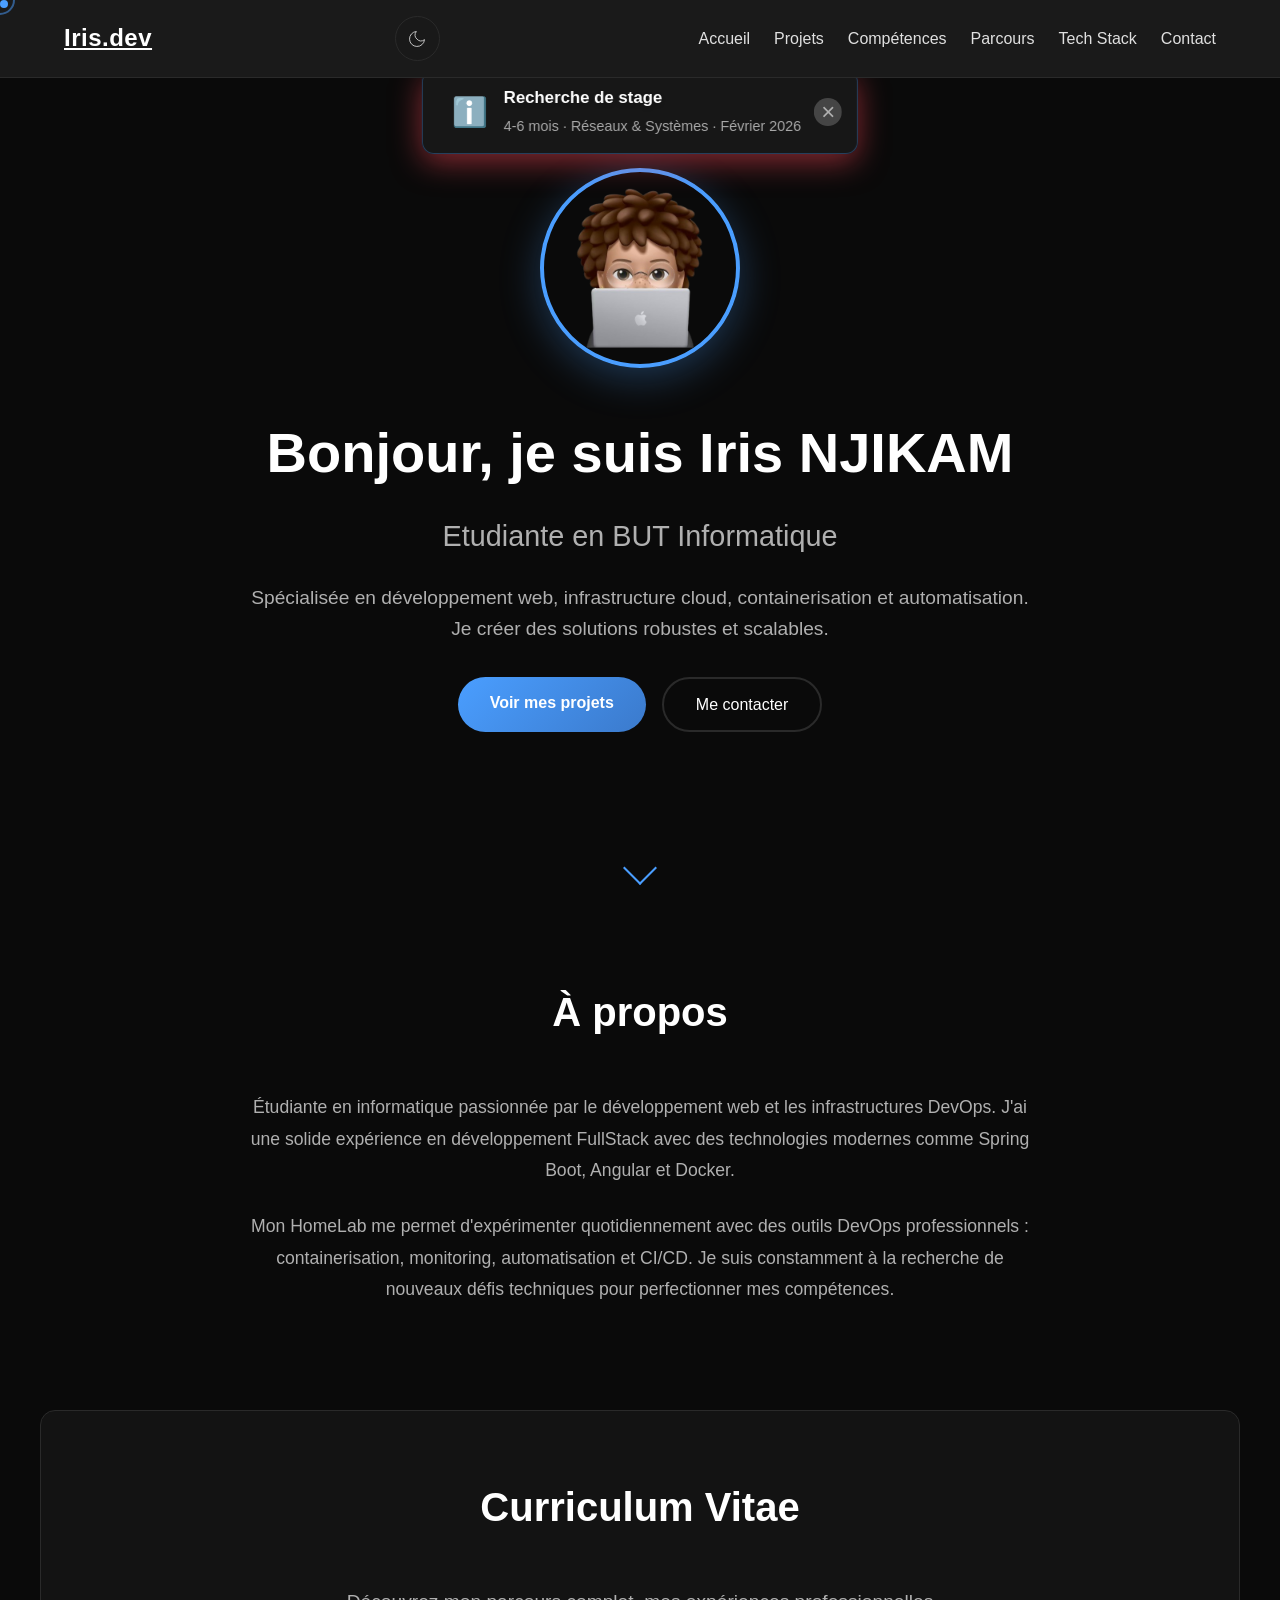
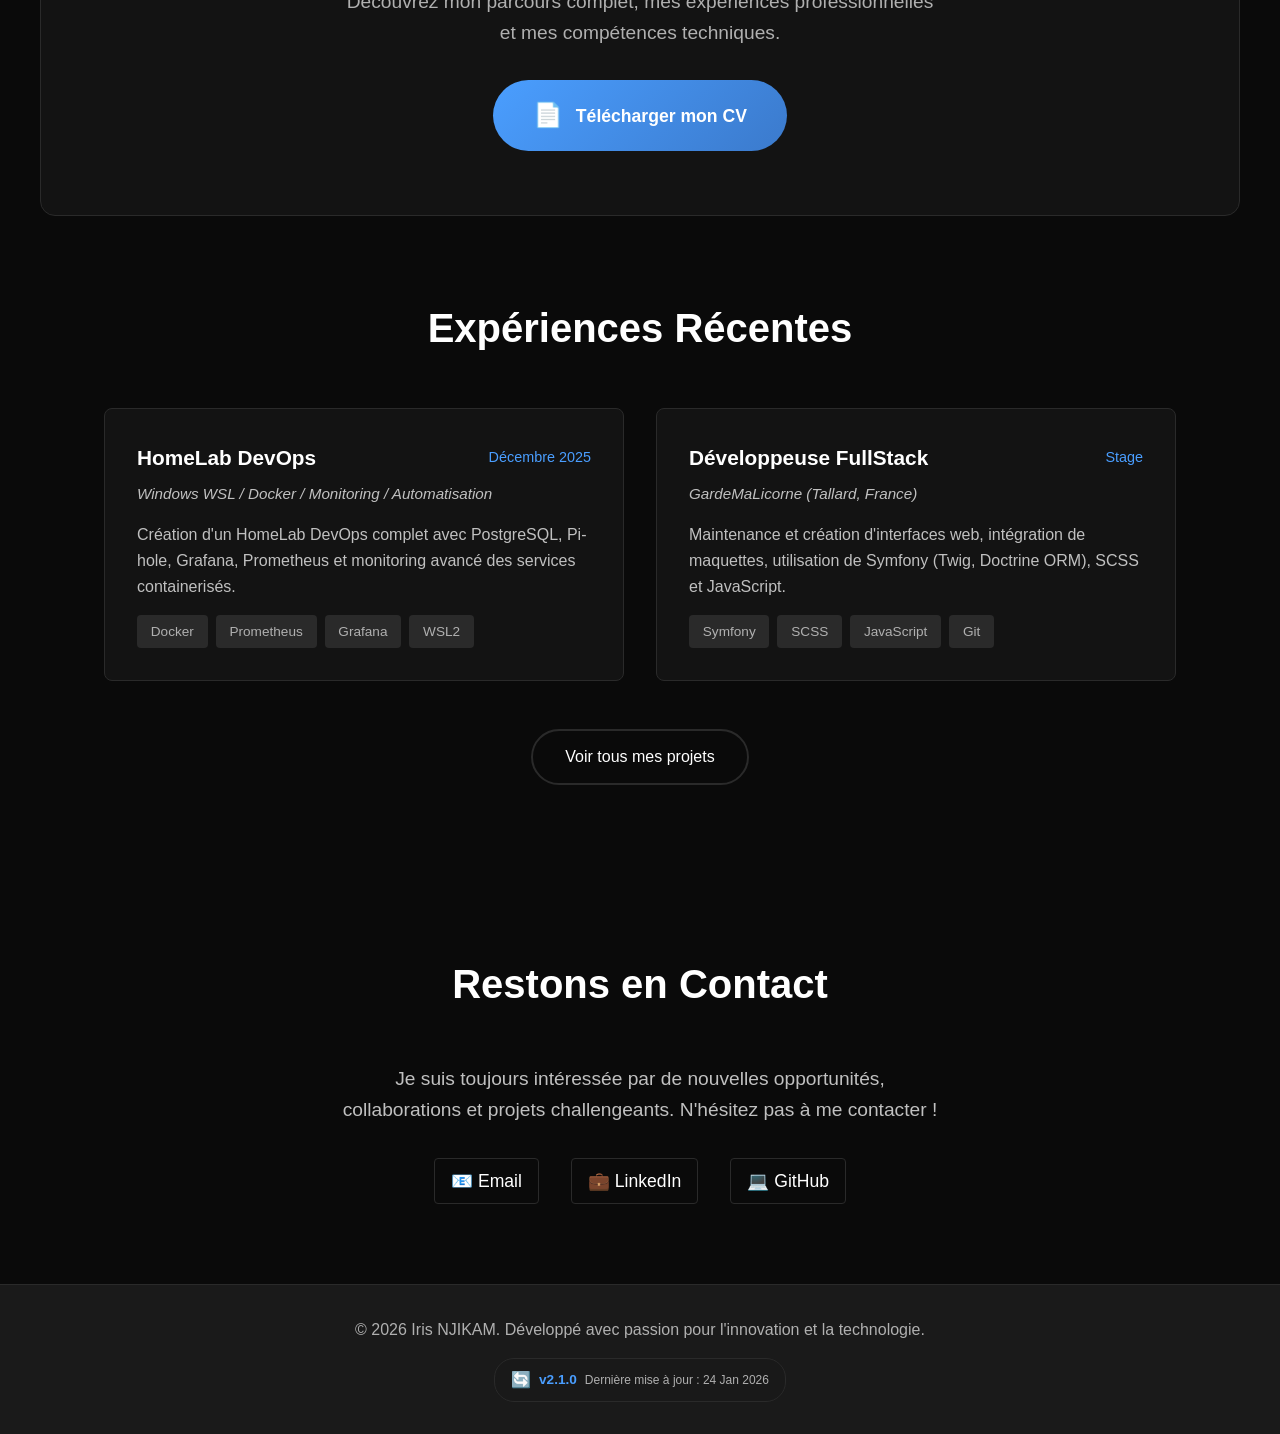
==== commit 7f1cd7cd: "modif" ====
--- a/index.html
+++ b/index.html
@@ -62,7 +62,7 @@
             <span class="alert-icon">ℹ️</span>
             <div class="alert-text">
                 <strong>Recherche de stage</strong>
-                <p>5-6 mois · Réseaux & Systèmes · Février 2026</p>
+                <p>4-6 mois · Réseaux & Systèmes · Février 2026</p>
             </div>
         </div>
         <button class="alert-close" id="closeAlert">&times;</button>
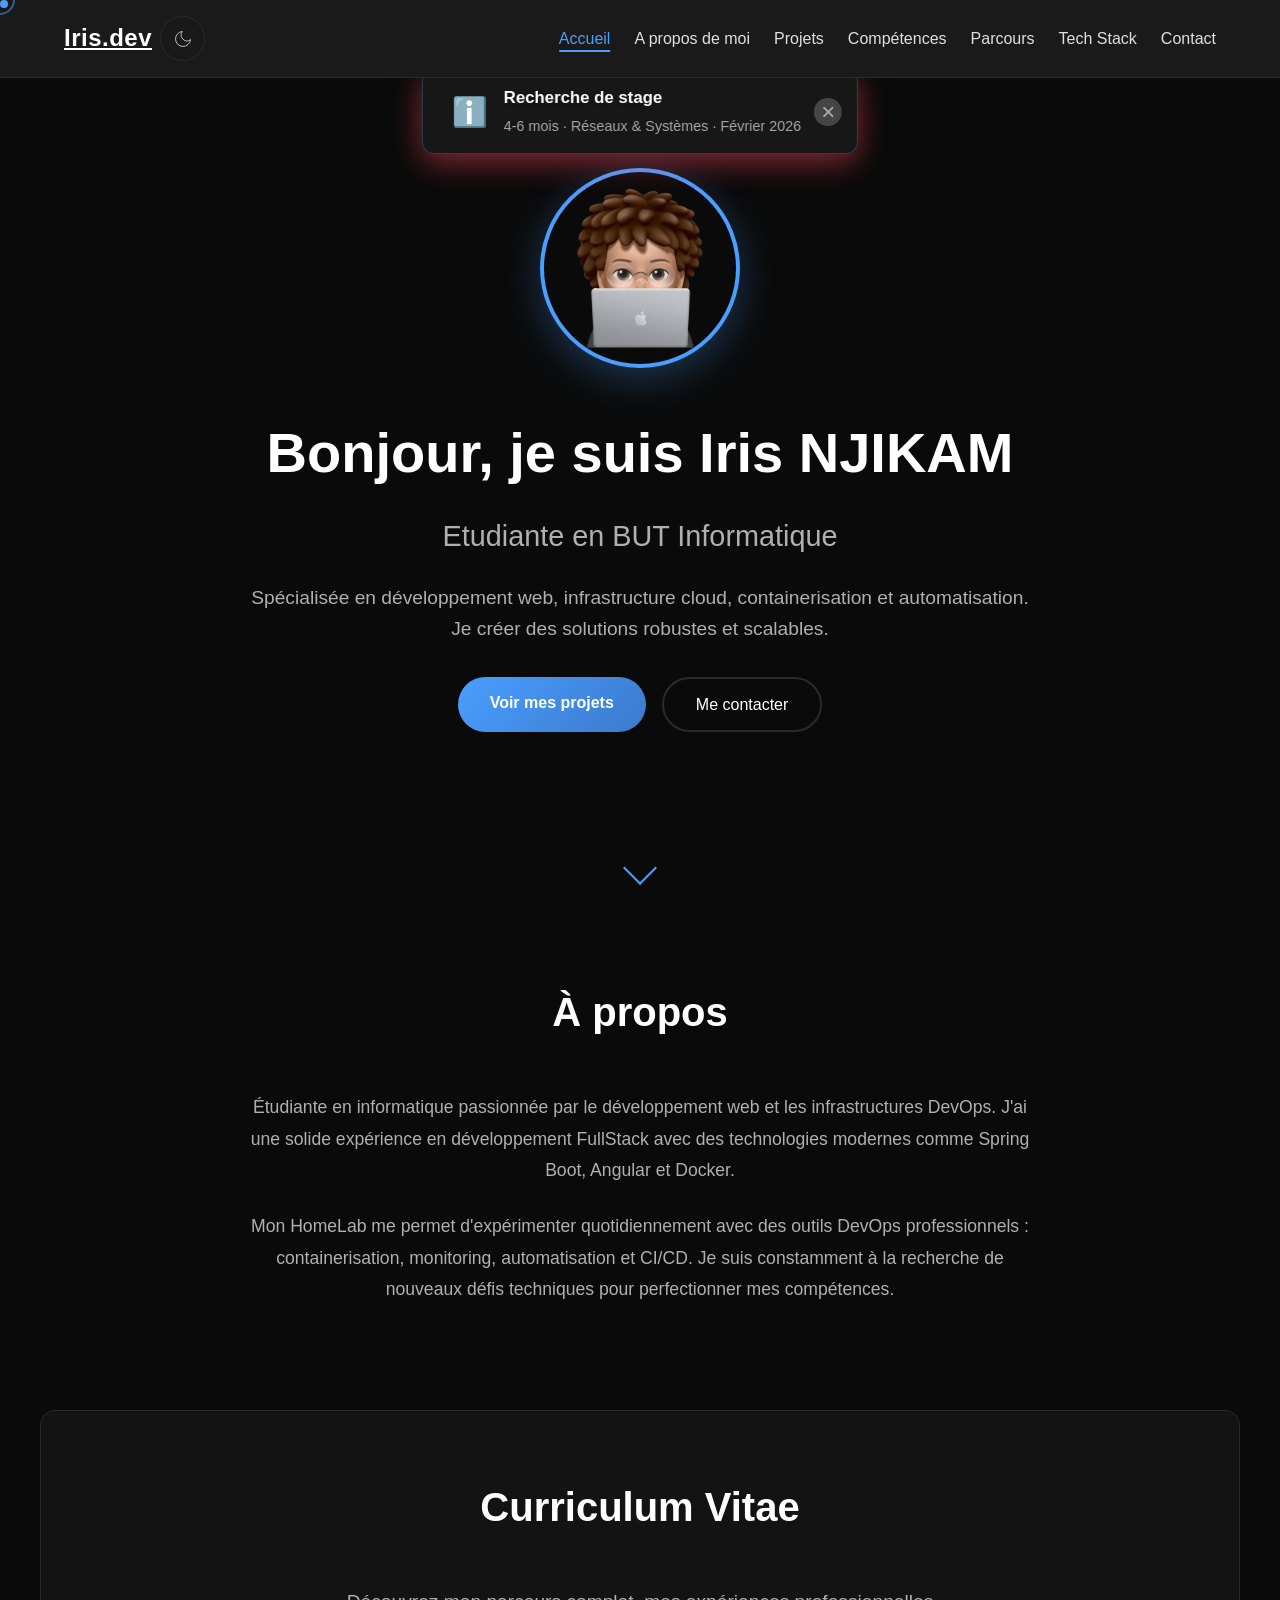
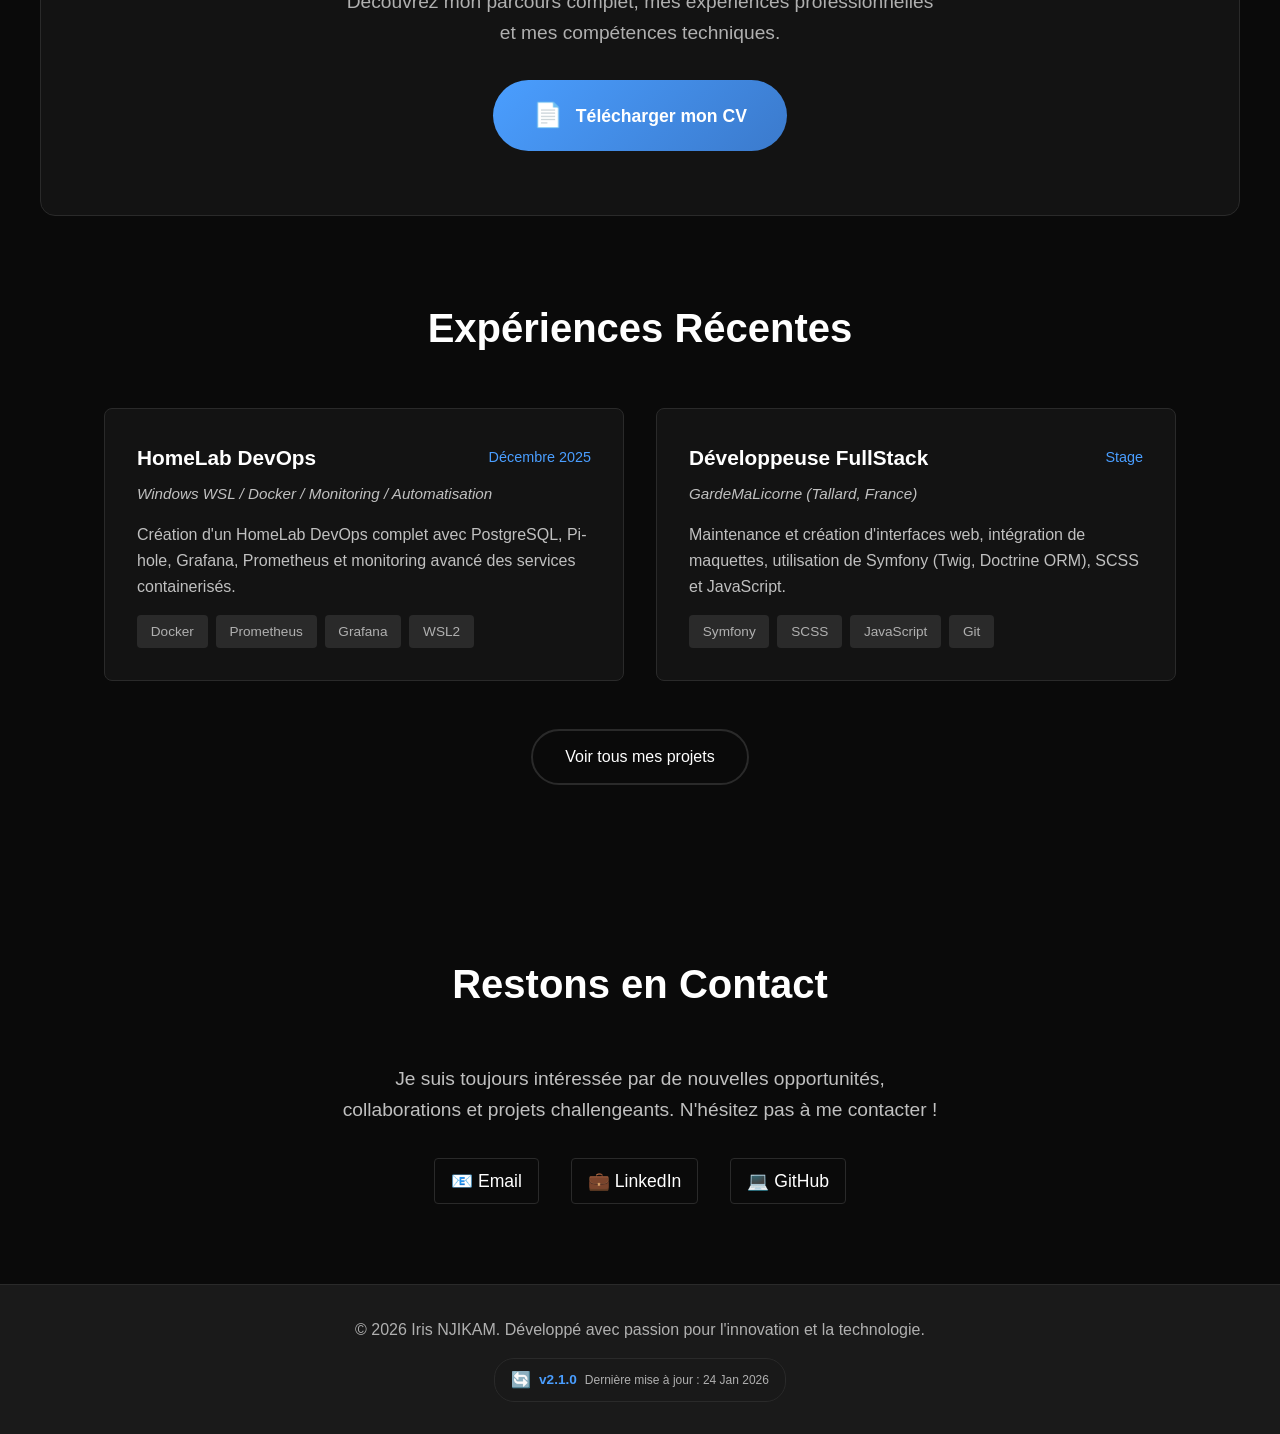
==== commit da57862b: "Ajout page A propos de moi, reglage theme toggle" ====
--- a/index.html
+++ b/index.html
@@ -23,6 +23,7 @@
     <div class="cursor-outline"></div>
 
     <nav class="navbar" id="navbar">
+        <div class="logo-container">
         <a href="index.html" class="logo">Iris.dev</a>
         <!-- Theme Toggle -->
     <div class="theme-toggle" id="themeToggle">
@@ -41,13 +42,15 @@
                 <path d="M21 12.79A9 9 0 1 1 11.21 3 7 7 0 0 0 21 12.79z"></path>
             </svg>
     </div>
+</div>
         <div class="hamburger" id="hamburger">
             <span></span>
             <span></span>
             <span></span>
         </div>
         <ul class="nav-links" id="navLinks">
-            <li><a href="index.html">Accueil</a></li>
+            <li><a href="index.html" class="active">Accueil</a></li>
+            <li><a href="about.html">A propos de moi</a></li>
             <li><a href="projects.html">Projets</a></li>
             <li><a href="skills.html">Compétences</a></li>
             <li><a href="timeline.html">Parcours</a></li>
--- a/style.css
+++ b/style.css
@@ -876,6 +876,16 @@
     }
 }
 
+/* ========================================
+   LOGO CONTAINER
+   ======================================== */
+
+.logo-container {
+    display: flex;
+    align-items: center;
+    gap: 1rem;
+}
+
 .logo {
     font-size: 1.5rem;
     font-weight: 600;
@@ -899,6 +909,7 @@
 .logo:hover::after {
     width: 100%;
 }
+
 
 .nav-links {
     display: flex;
@@ -1615,7 +1626,7 @@
 .hamburger span {
     width: 25px;
     height: 3px;
-    background: #ffffff;
+    background: var(--text-primary);
     transition: all 0.3s;
     border-radius: 2px;
 }
@@ -1938,6 +1949,13 @@
     border-bottom: 1px solid var(--border);
 }
 
+/* Logo Container en responsive */
+.logo-container {
+        display: flex;
+        align-items: center;
+        gap: 0.5rem; /* Gap réduit sur mobile */
+}
+
 .logo {
     color: var(--text-primary);
 }
@@ -2193,6 +2211,11 @@
     
     .hamburger {
         display: flex;
+        z-index: 1001;
+    }
+
+    .hamburger span {
+        background: var(--text-primary);
     }
 
     .nav-links {
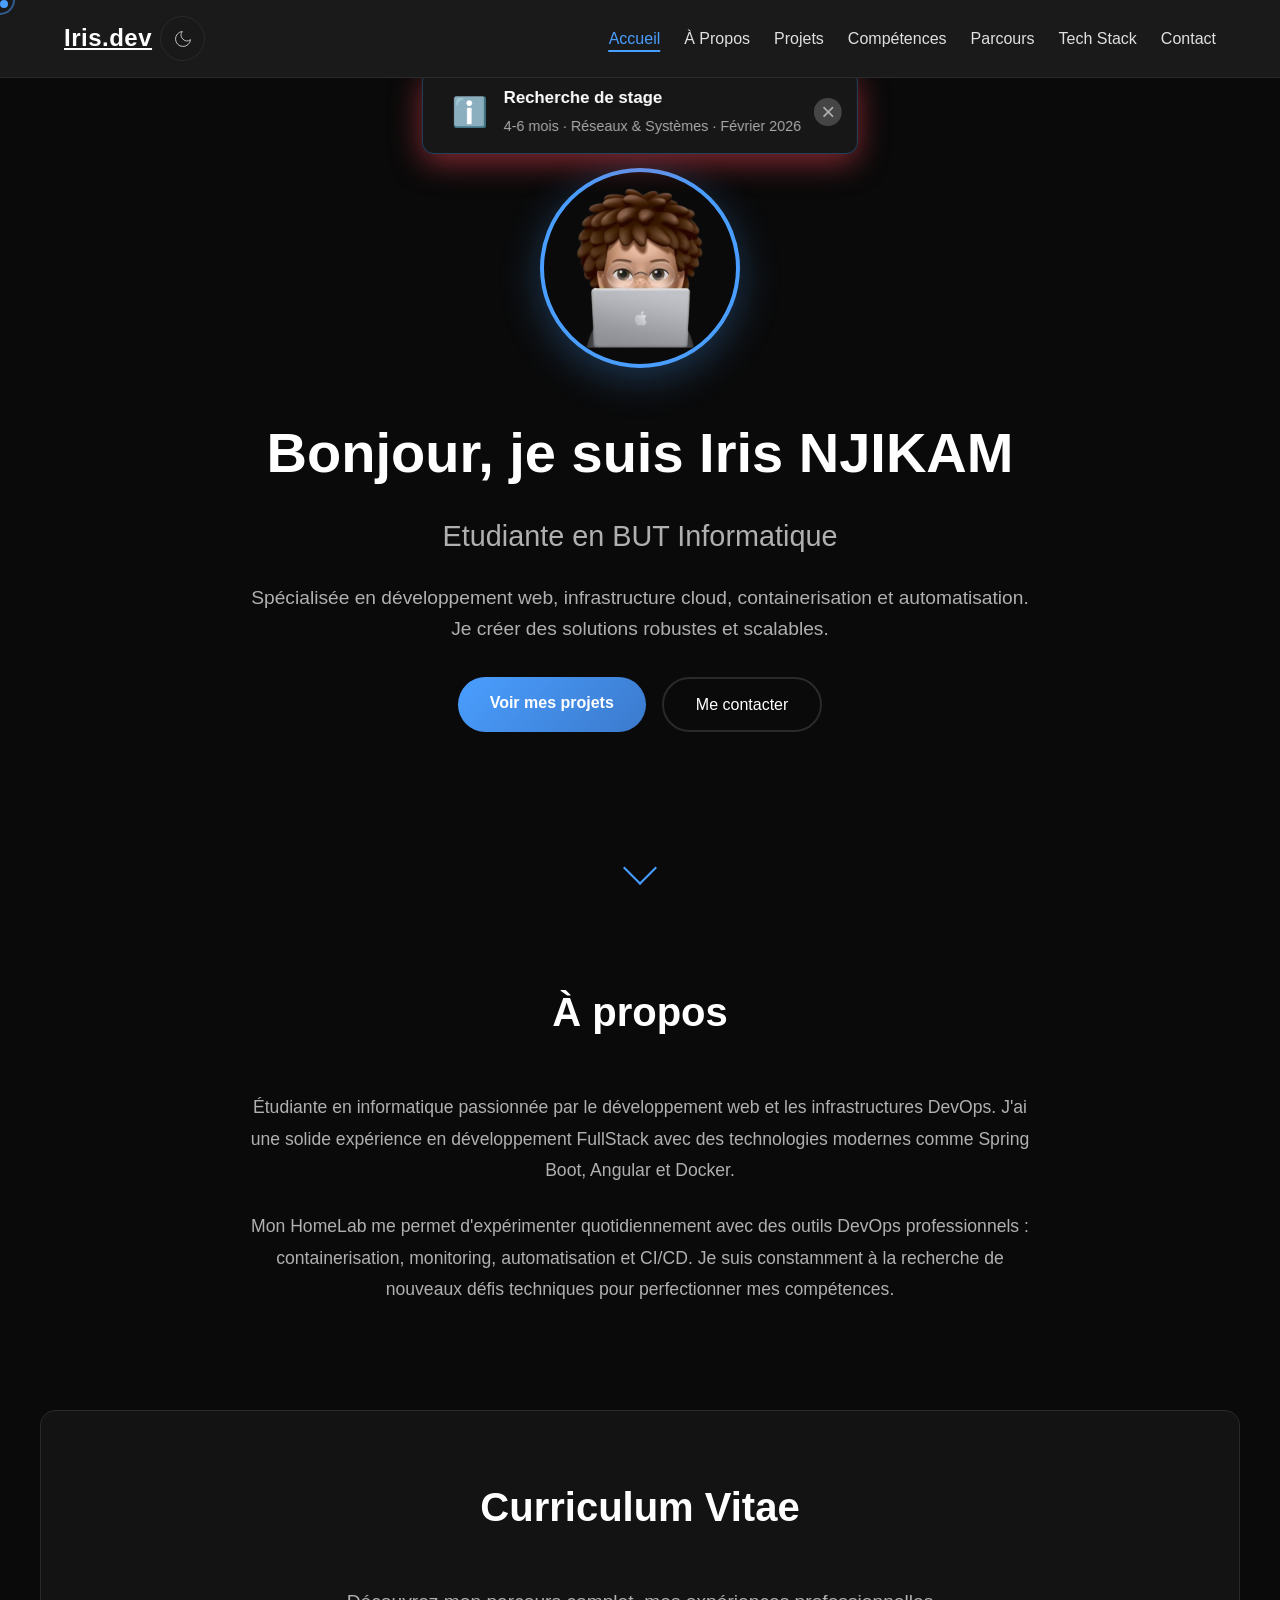
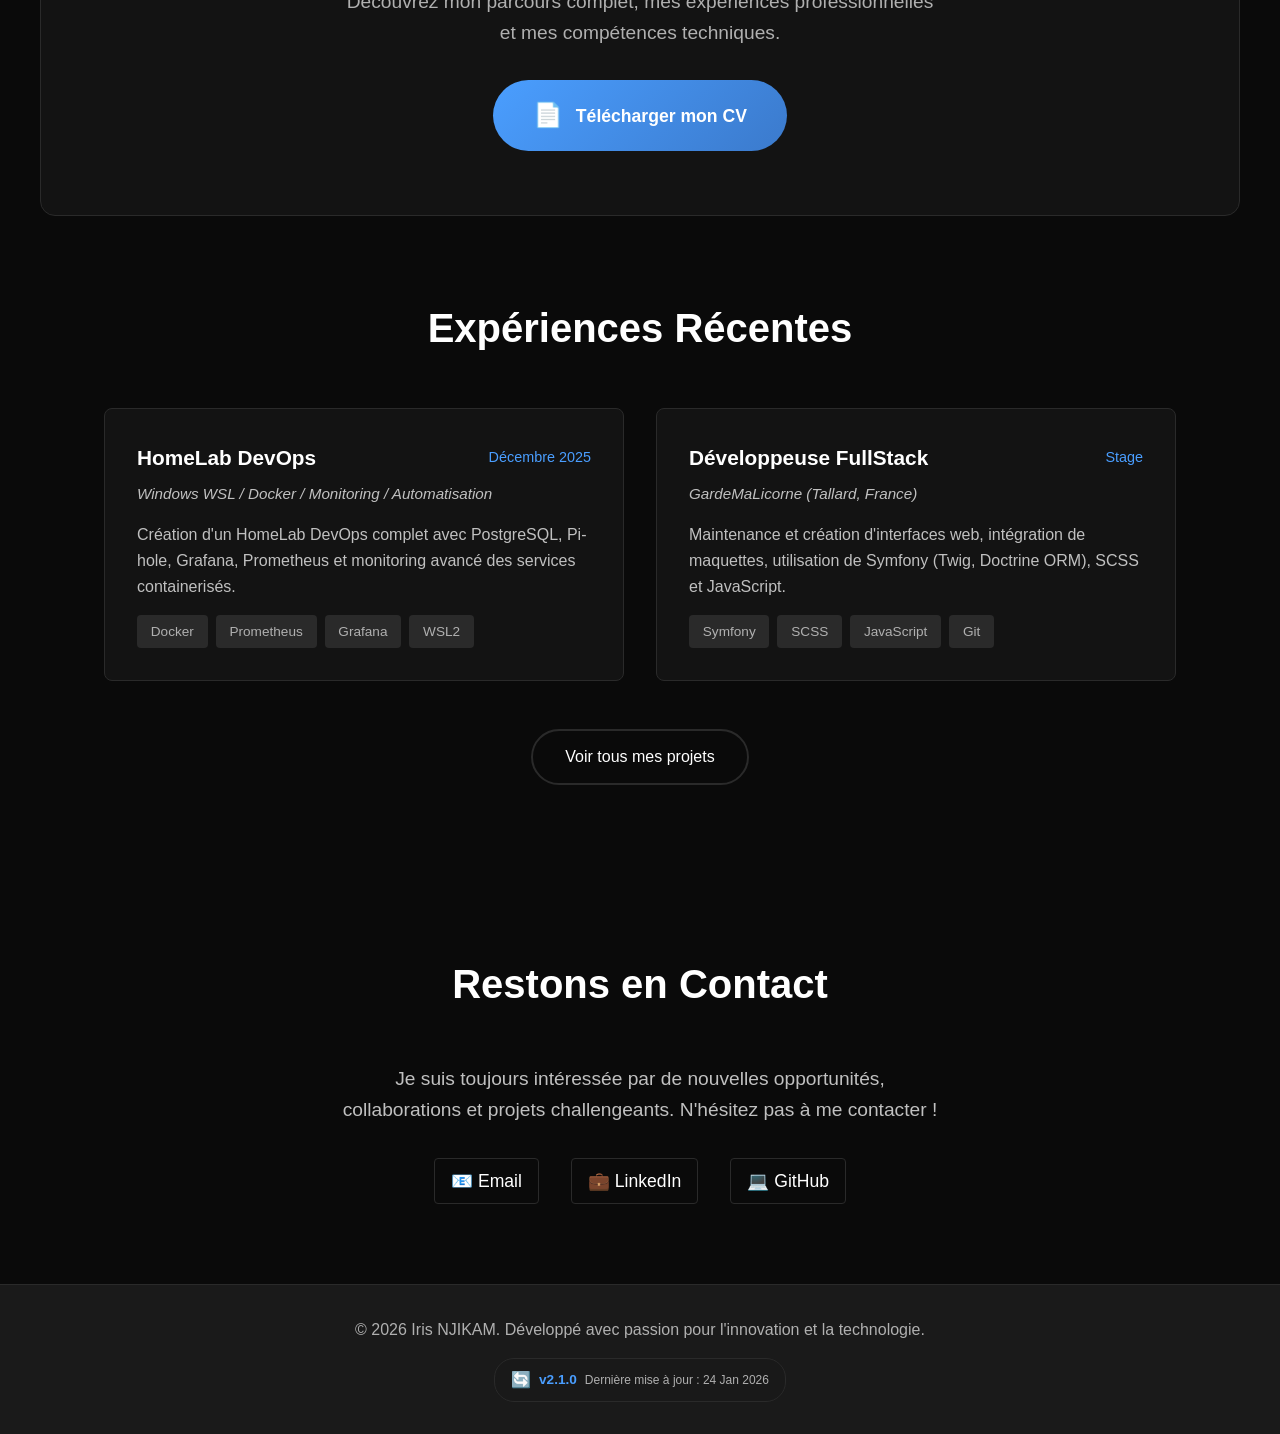
==== commit db425149: "modif navbar" ====
--- a/index.html
+++ b/index.html
@@ -50,7 +50,7 @@
         </div>
         <ul class="nav-links" id="navLinks">
             <li><a href="index.html" class="active">Accueil</a></li>
-            <li><a href="about.html">A propos de moi</a></li>
+            <li><a href="about.html">À Propos</a></li>
             <li><a href="projects.html">Projets</a></li>
             <li><a href="skills.html">Compétences</a></li>
             <li><a href="timeline.html">Parcours</a></li>
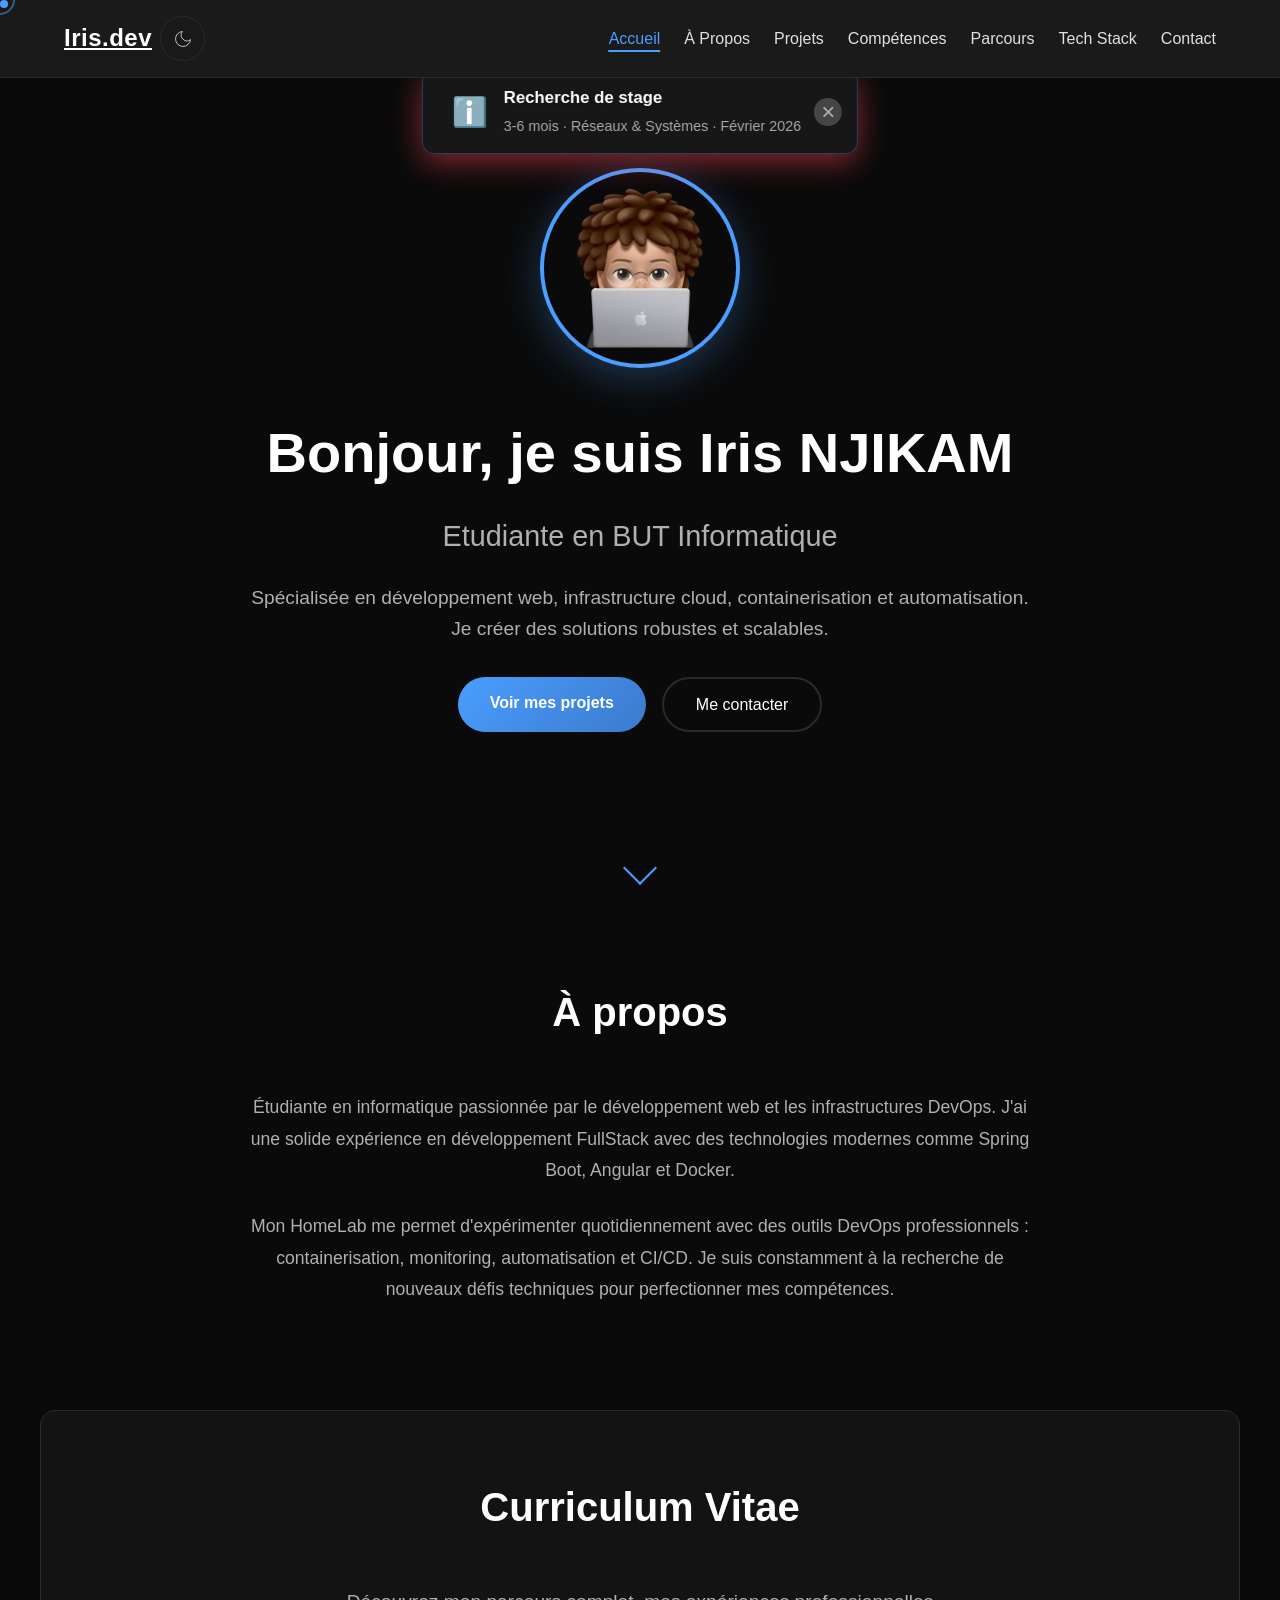
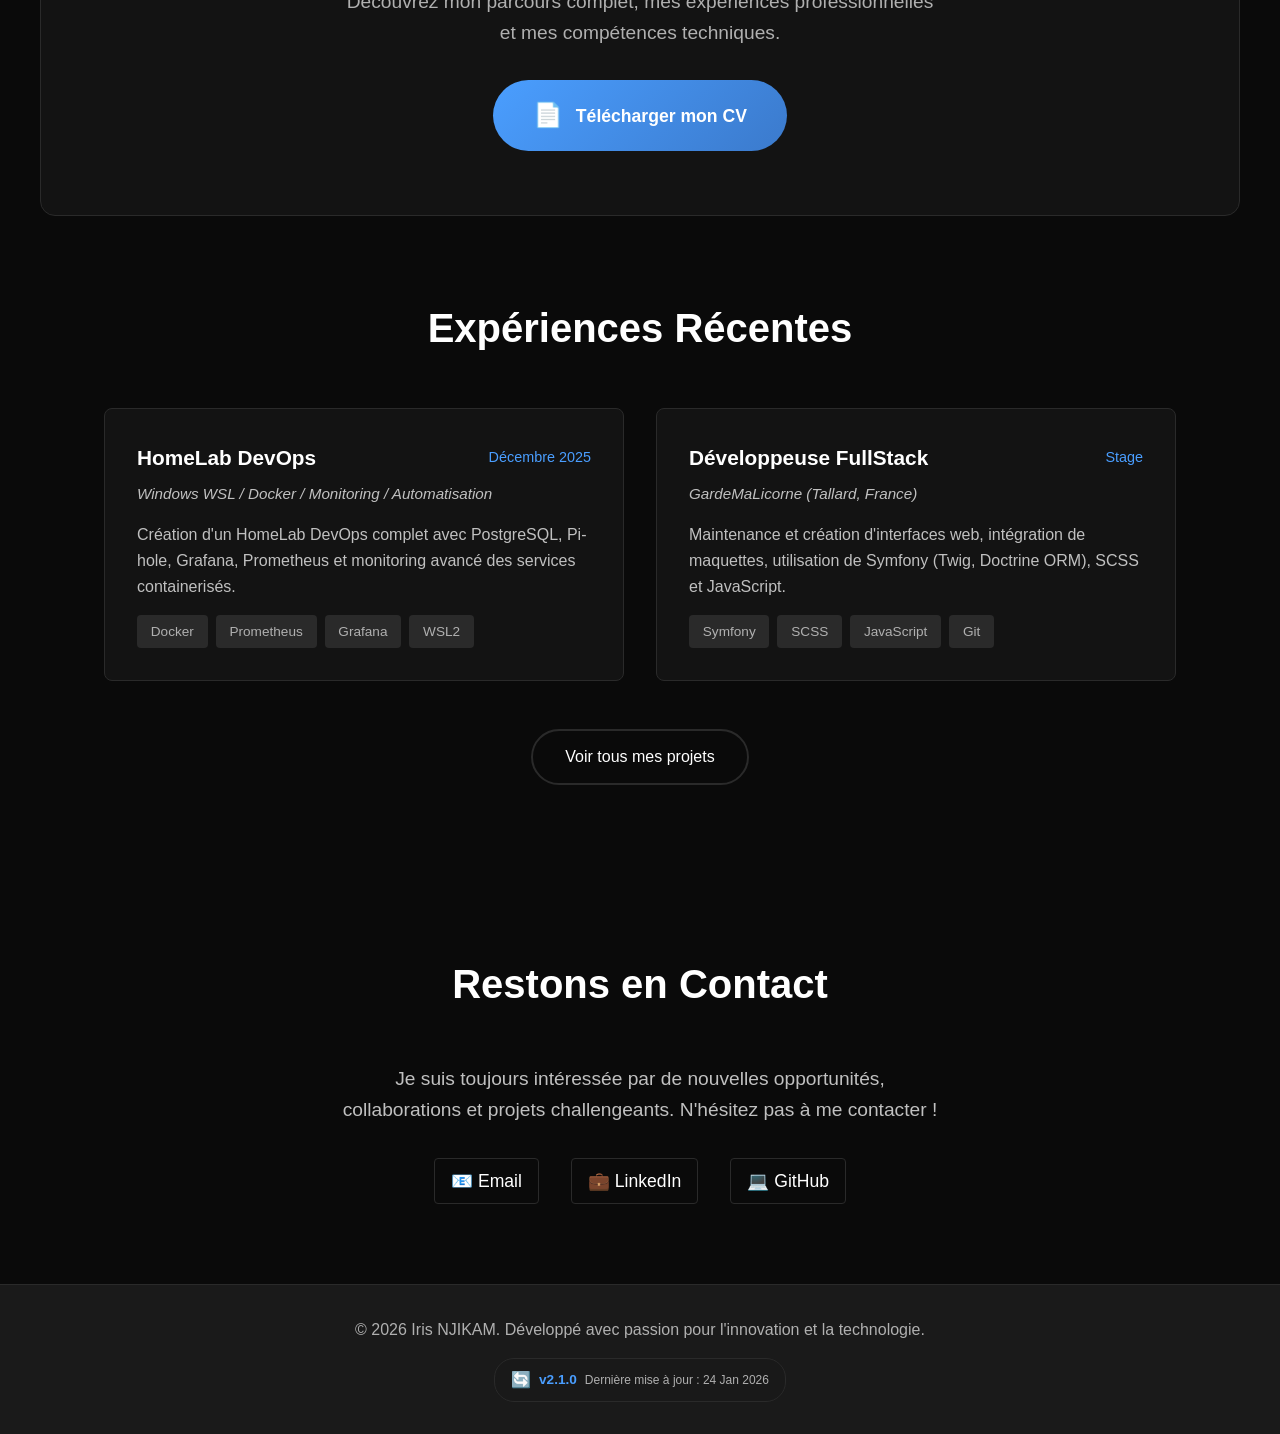
==== commit 37aa869f: "modif" ====
--- a/index.html
+++ b/index.html
@@ -65,7 +65,7 @@
             <span class="alert-icon">ℹ️</span>
             <div class="alert-text">
                 <strong>Recherche de stage</strong>
-                <p>4-6 mois · Réseaux & Systèmes · Février 2026</p>
+                <p>3-6 mois · Réseaux & Systèmes · Février 2026</p>
             </div>
         </div>
         <button class="alert-close" id="closeAlert">&times;</button>
@@ -99,7 +99,7 @@
         <h2 class="section-title">Curriculum Vitae</h2>
         <div class="cv-content">
             <p>Découvrez mon parcours complet, mes expériences professionnelles et mes compétences techniques.</p>
-            <a href="doc/CV_6.pdf" download class="btn btn-cv">
+            <a href="doc/CV_4_6.pdf" download class="btn btn-cv">
                 <span class="cv-icon">📄</span>
                 <span>Télécharger mon CV</span>
             </a>
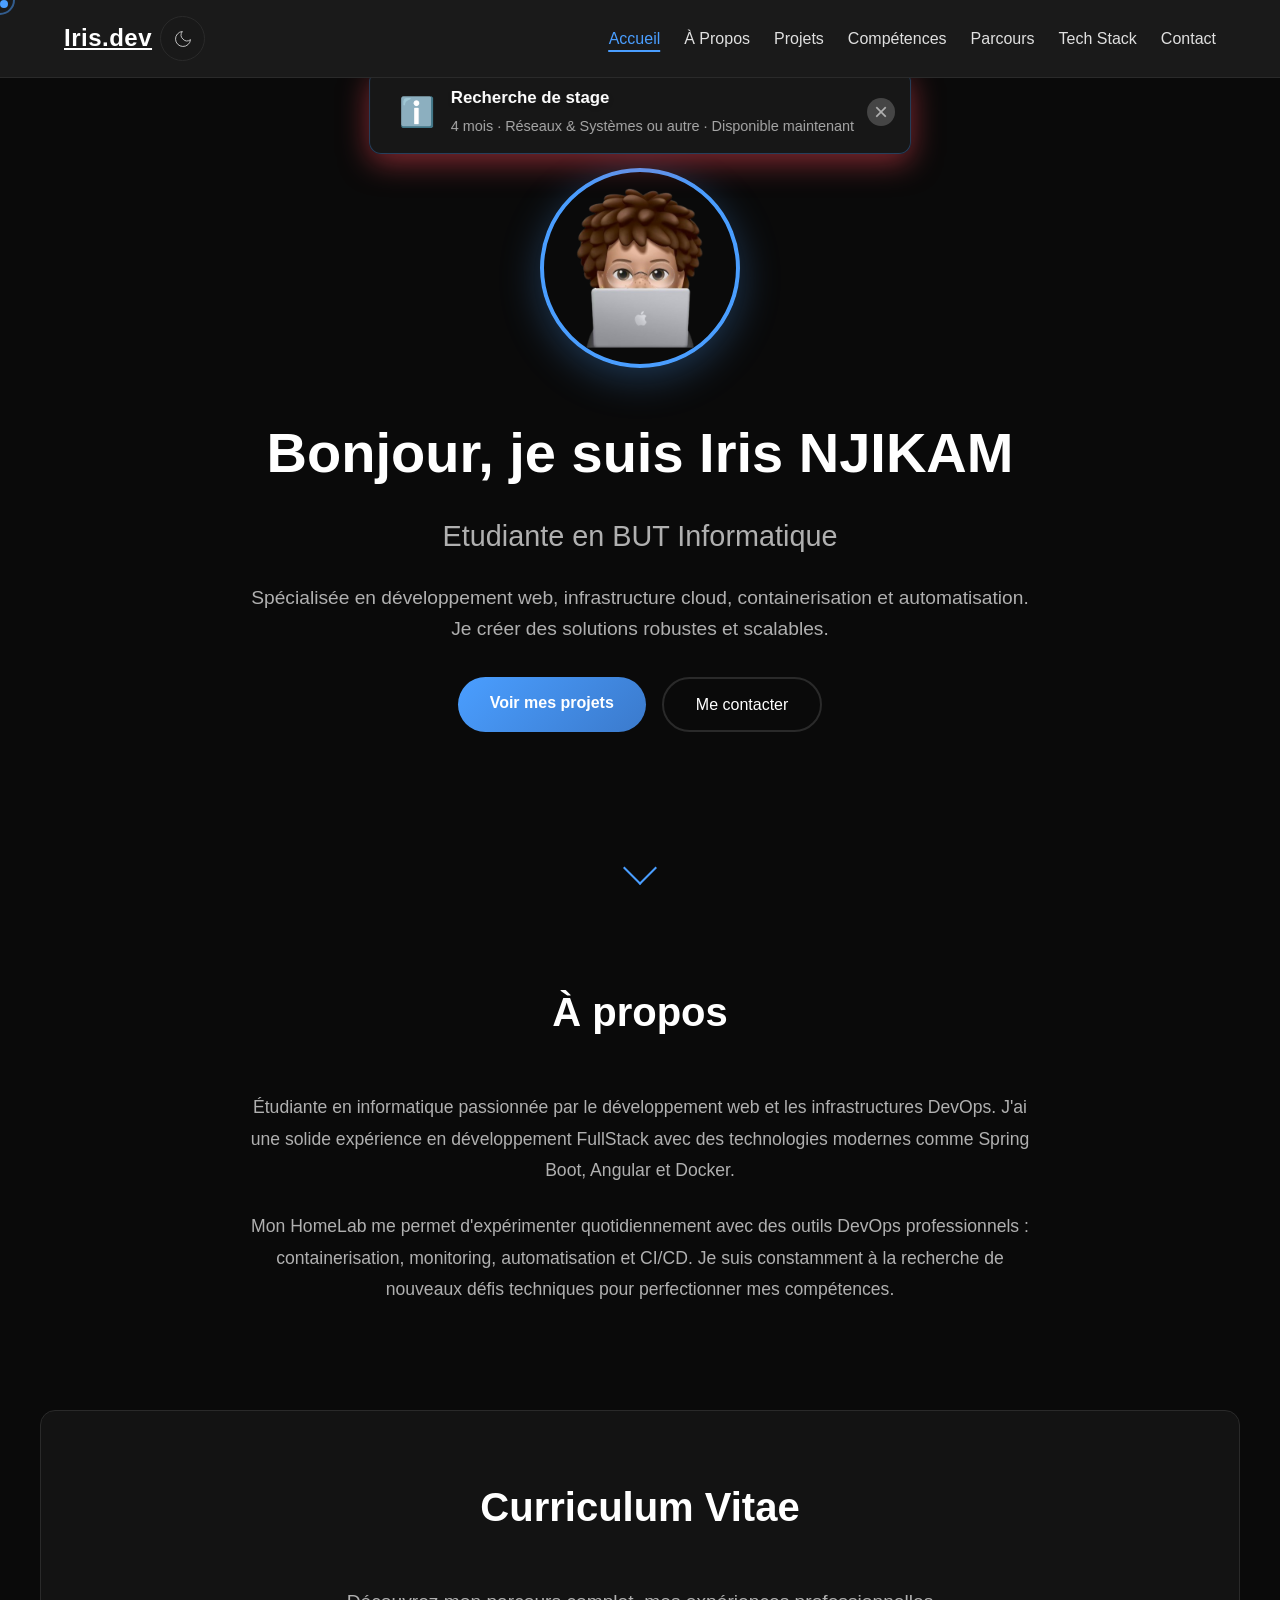
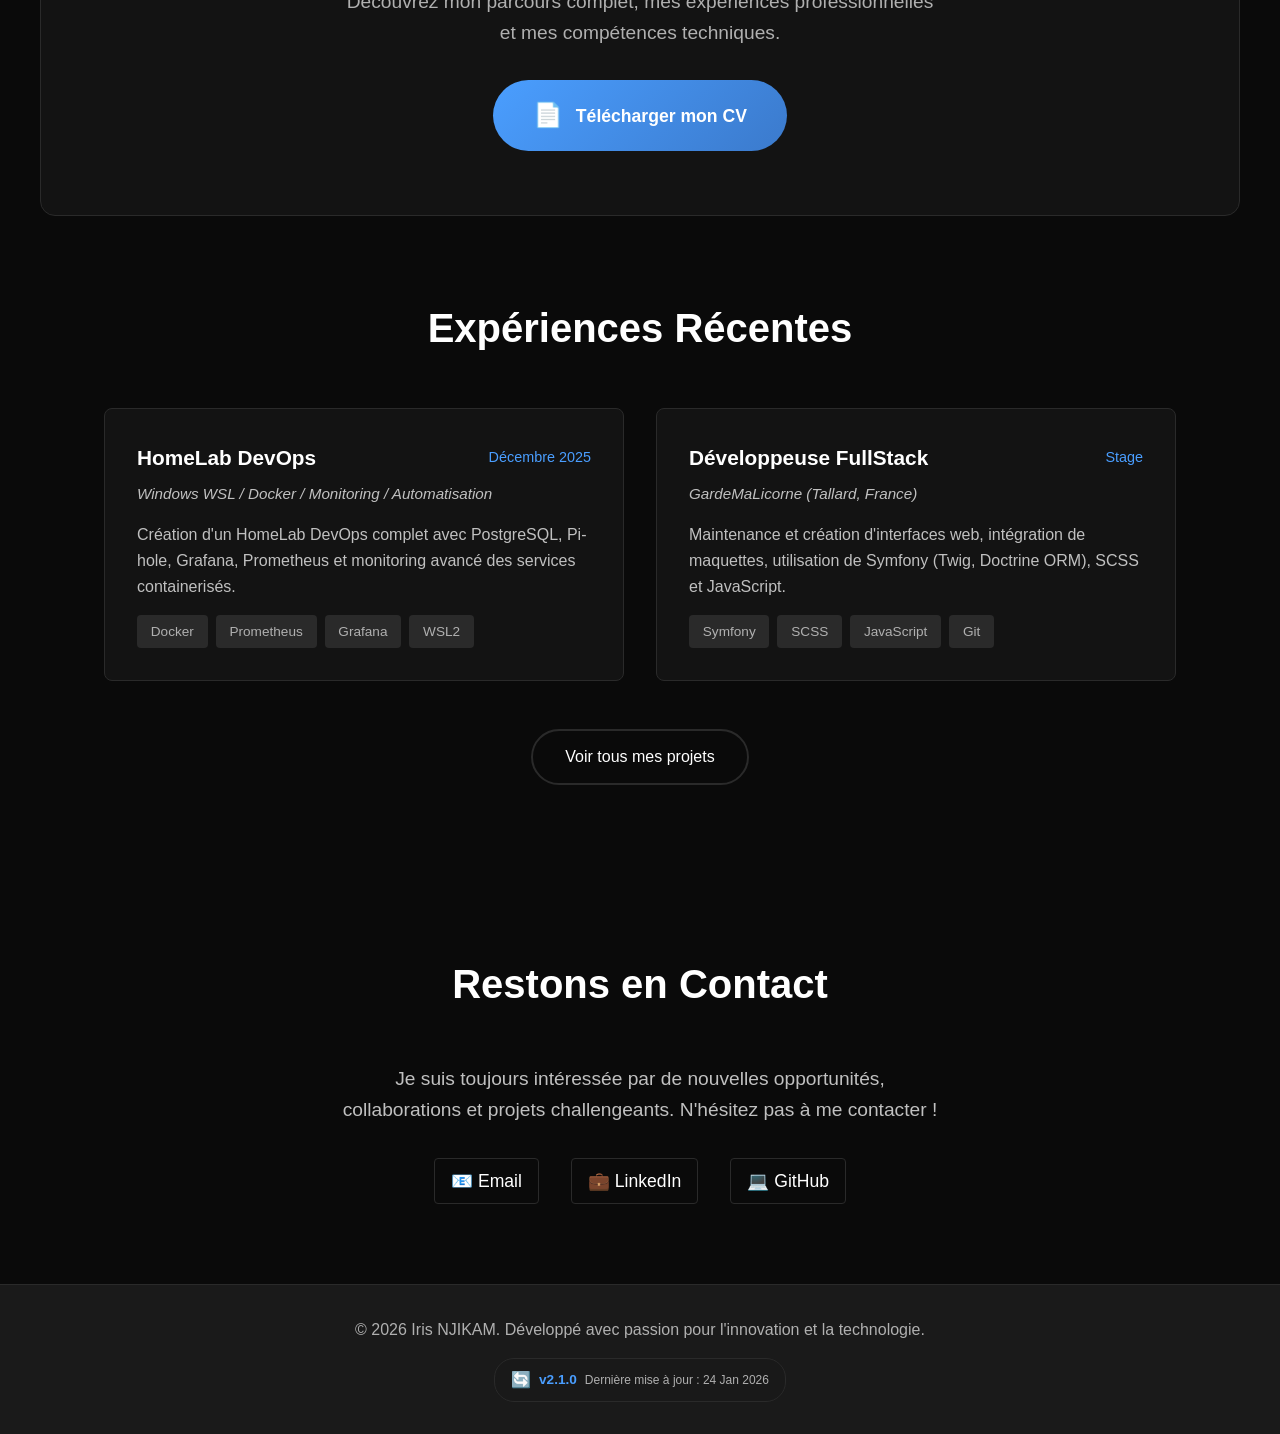
==== commit d0d99493: "modifs" ====
--- a/index.html
+++ b/index.html
@@ -65,7 +65,7 @@
             <span class="alert-icon">ℹ️</span>
             <div class="alert-text">
                 <strong>Recherche de stage</strong>
-                <p>3-6 mois · Réseaux & Systèmes · Février 2026</p>
+                <p>4 mois · Réseaux & Systèmes ou autre · Disponible maintenant</p>
             </div>
         </div>
         <button class="alert-close" id="closeAlert">&times;</button>
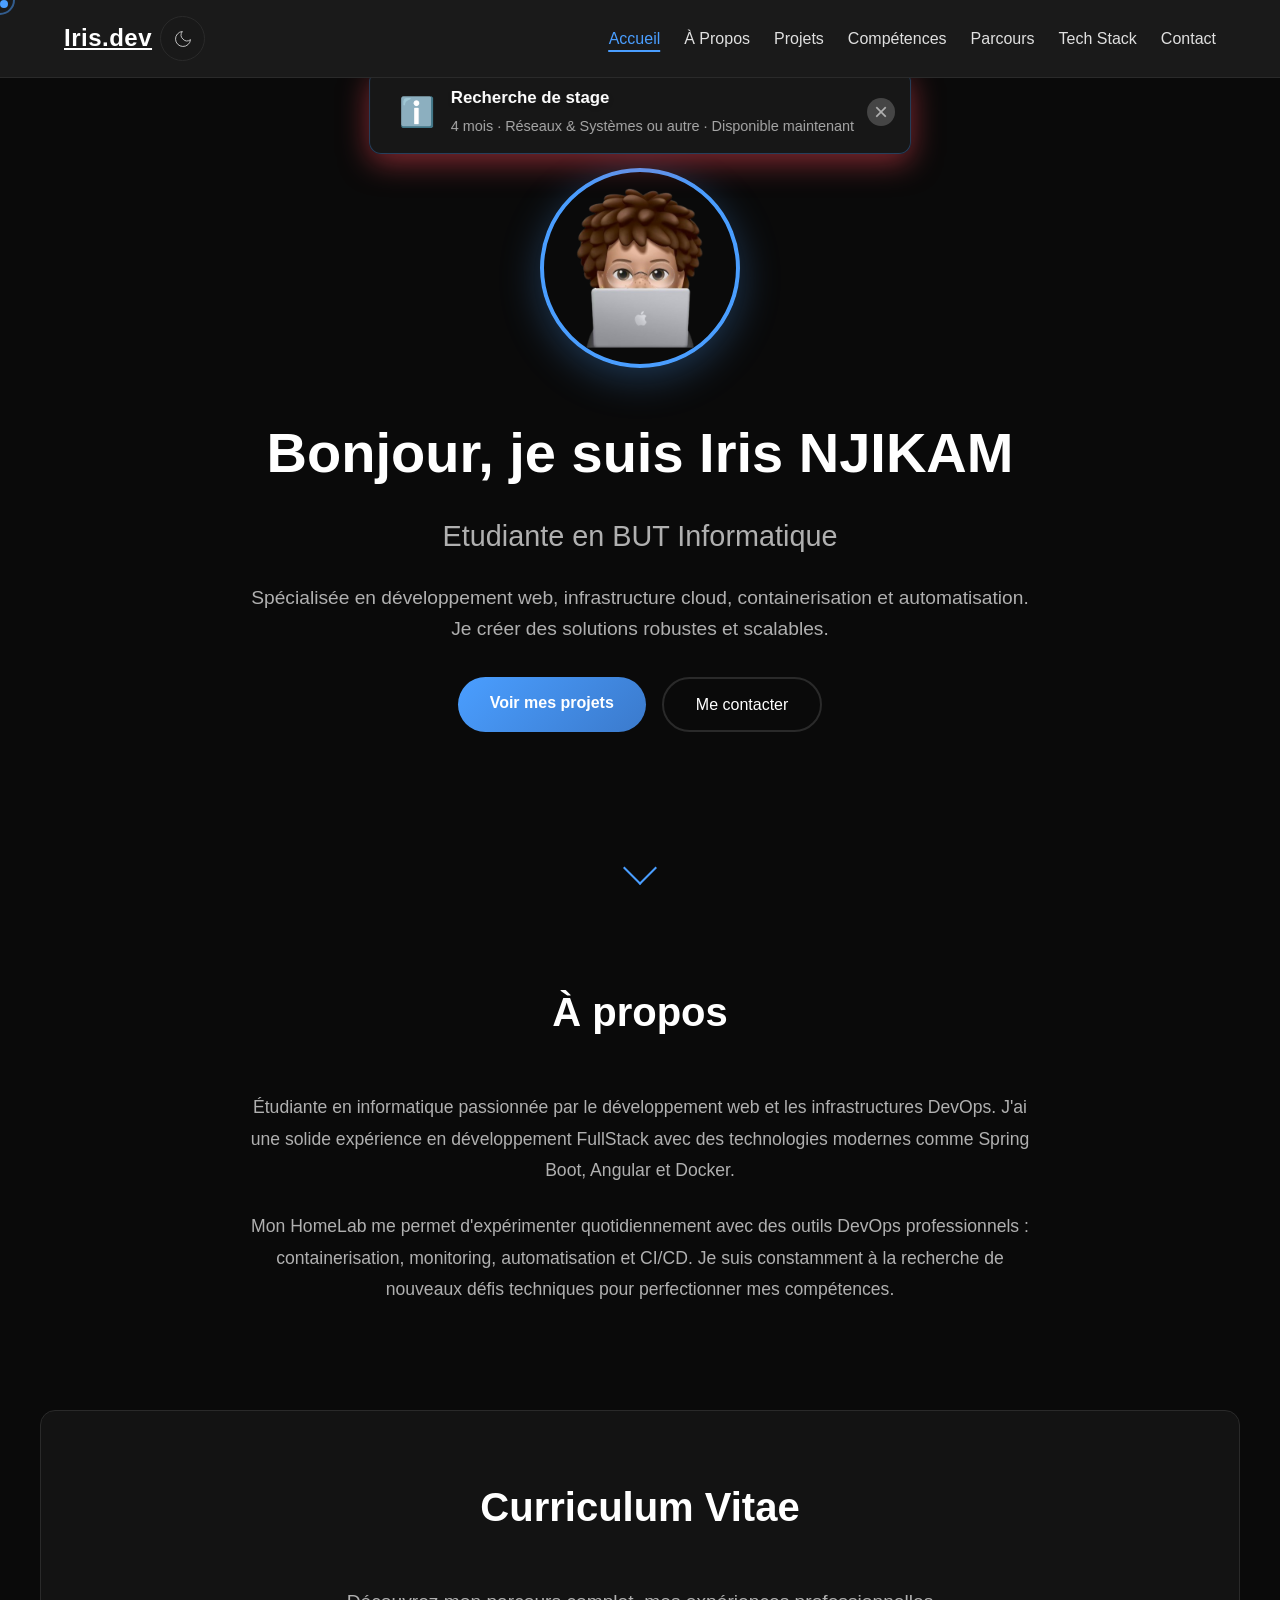
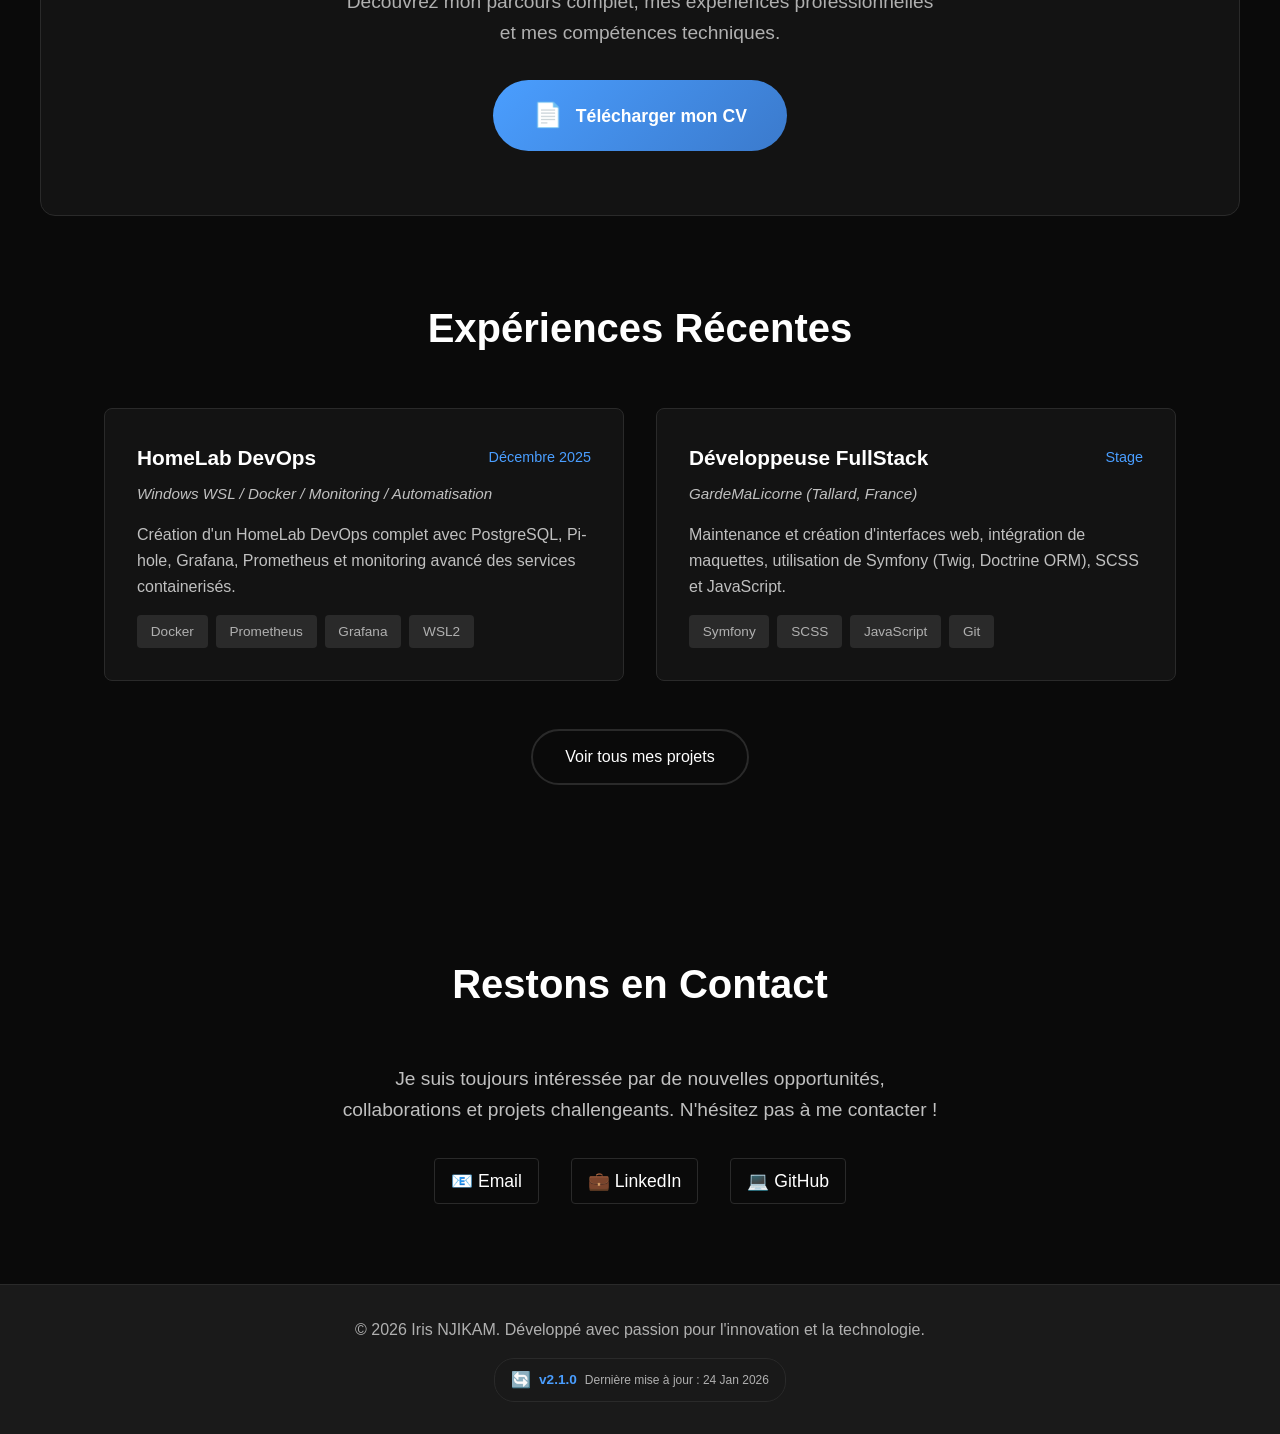
==== commit 15a2f943: "cv" ====
--- a/index.html
+++ b/index.html
@@ -99,7 +99,7 @@
         <h2 class="section-title">Curriculum Vitae</h2>
         <div class="cv-content">
             <p>Découvrez mon parcours complet, mes expériences professionnelles et mes compétences techniques.</p>
-            <a href="doc/CV_4_6.pdf" download class="btn btn-cv">
+            <a href="doc/Iris-CvStage.pdf" download class="btn btn-cv">
                 <span class="cv-icon">📄</span>
                 <span>Télécharger mon CV</span>
             </a>
